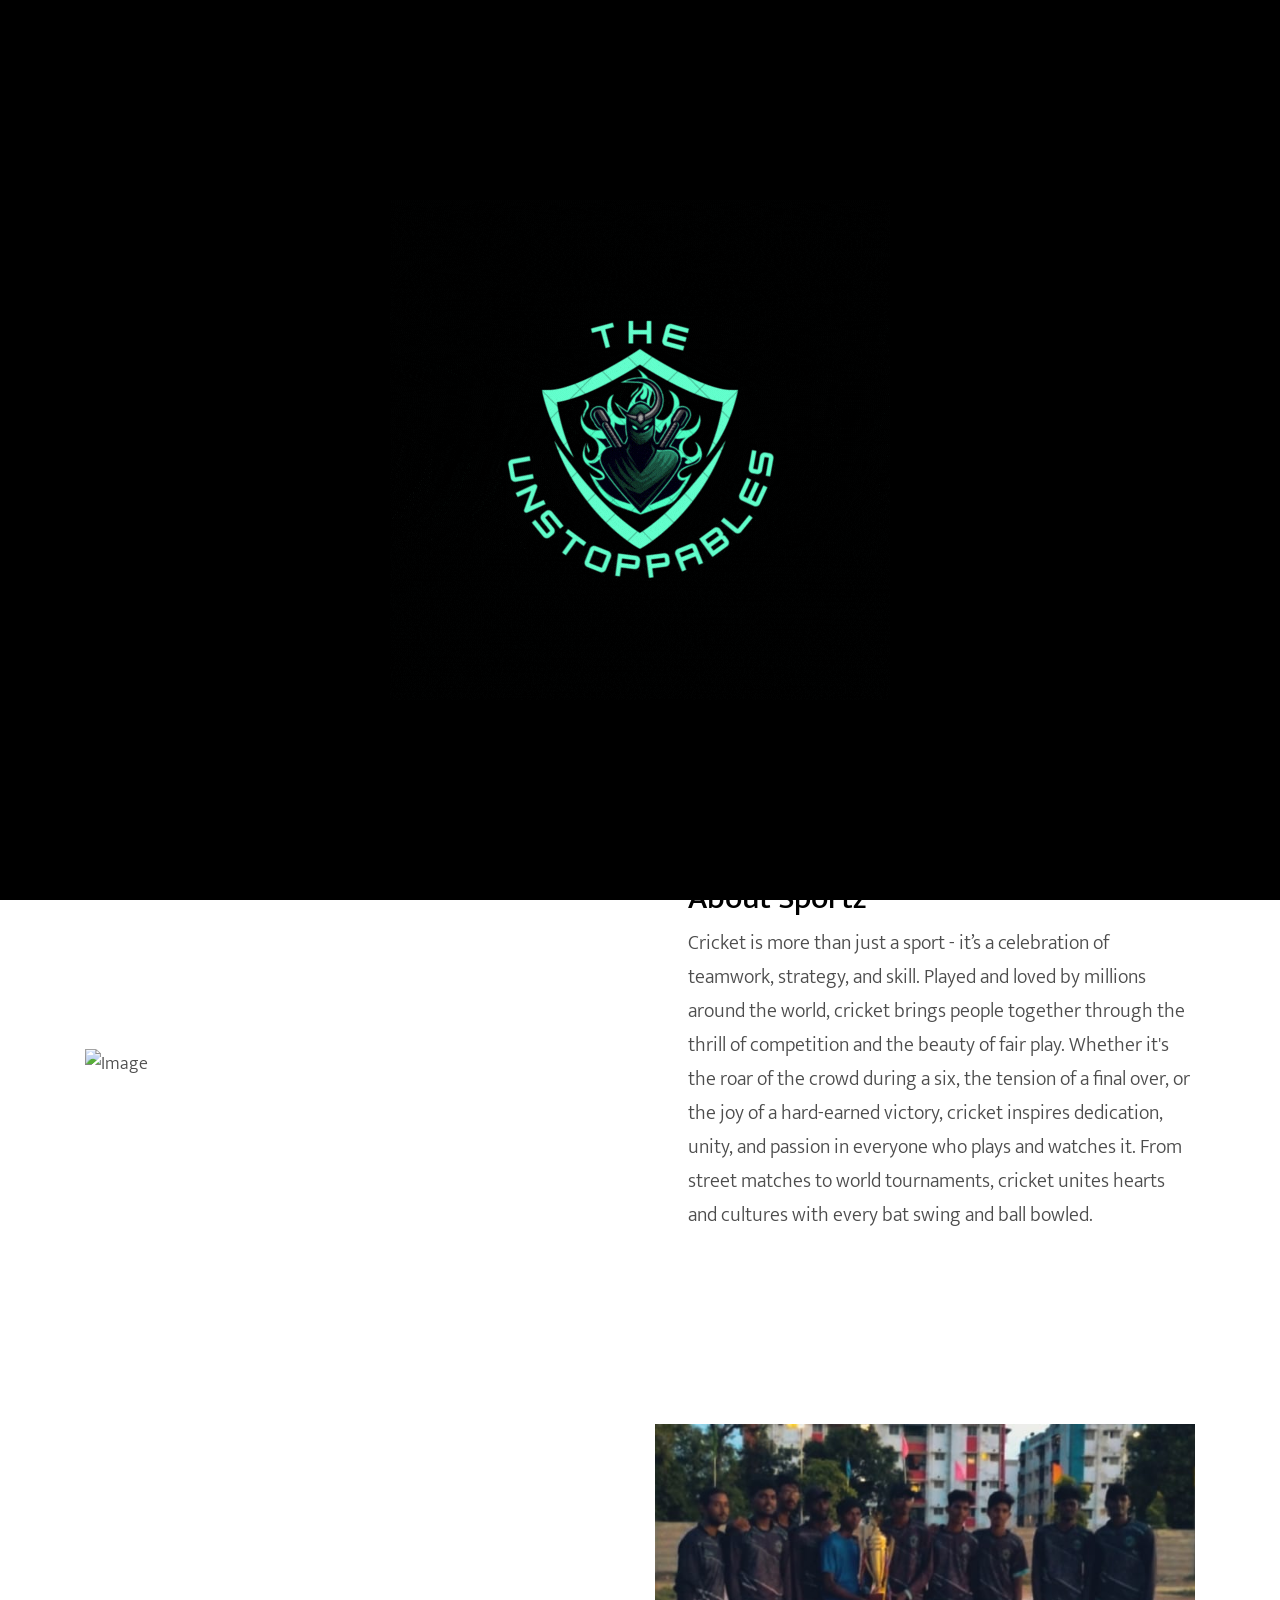
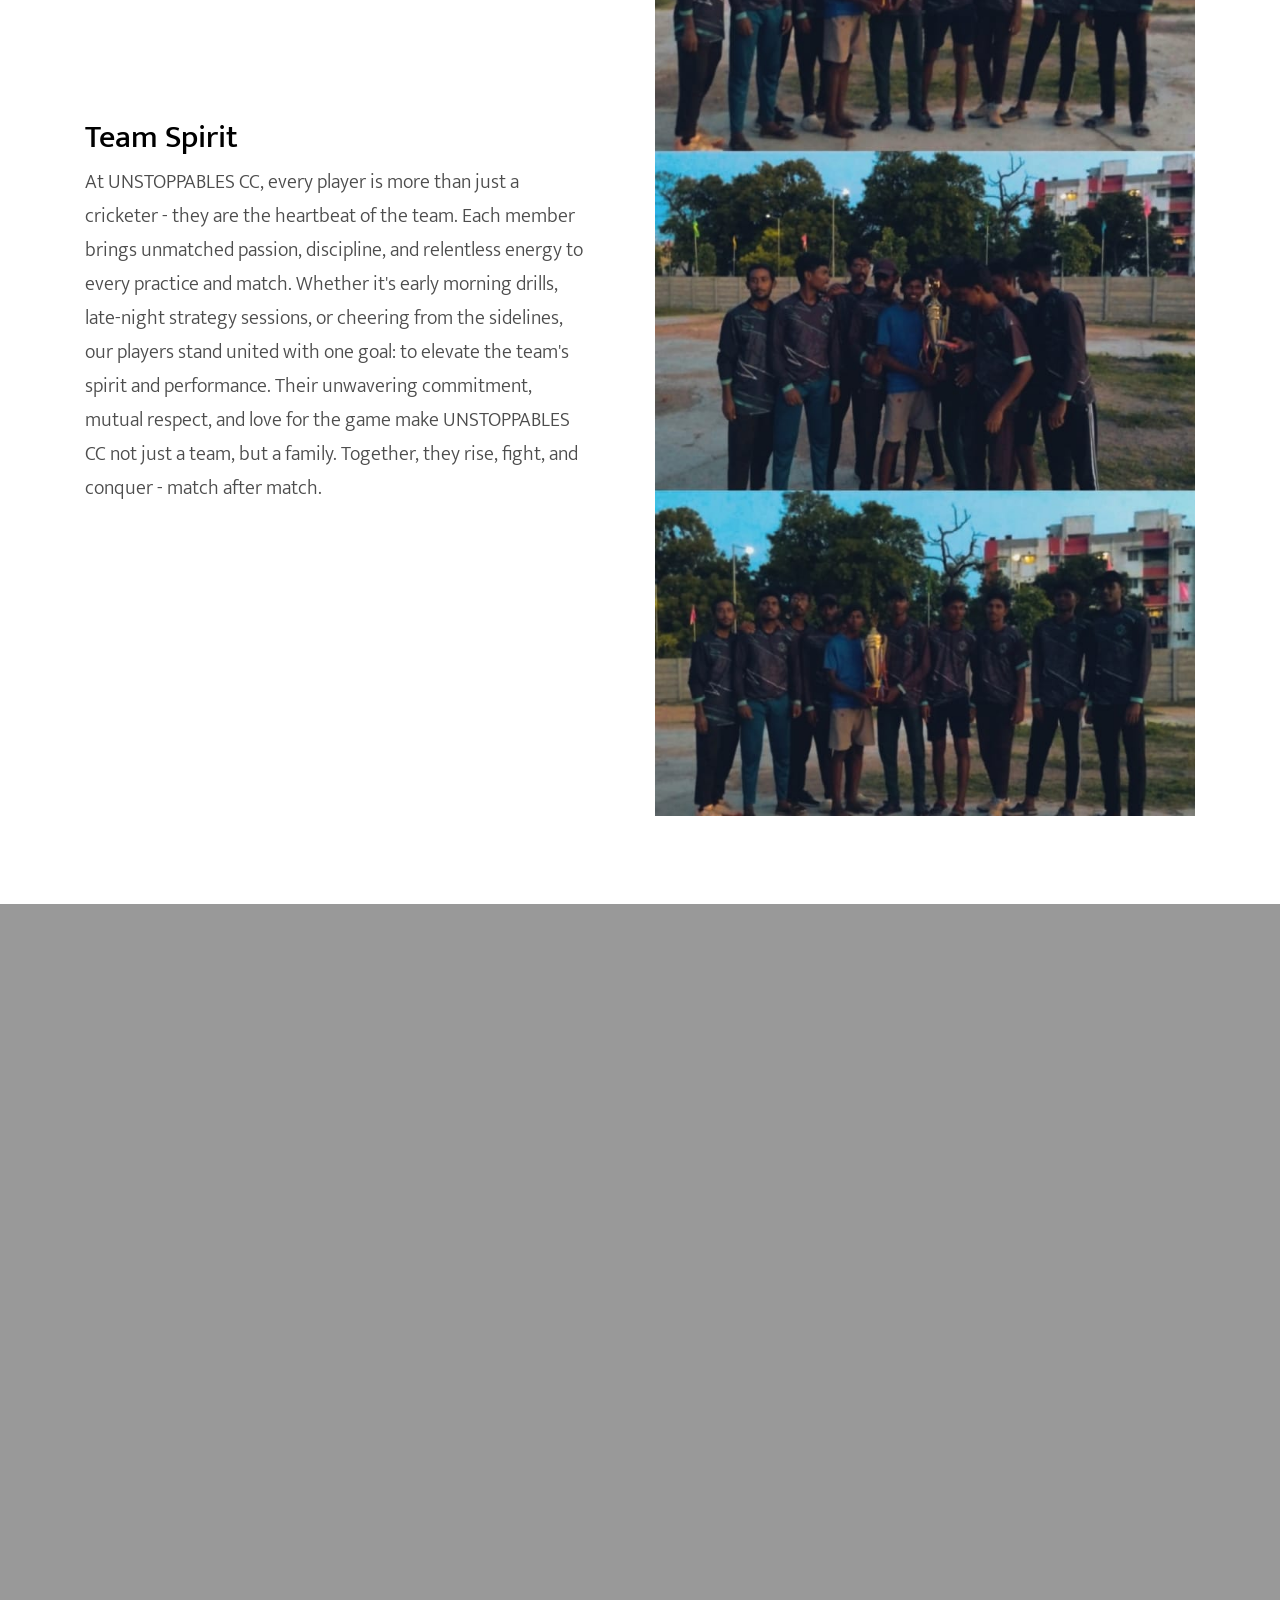
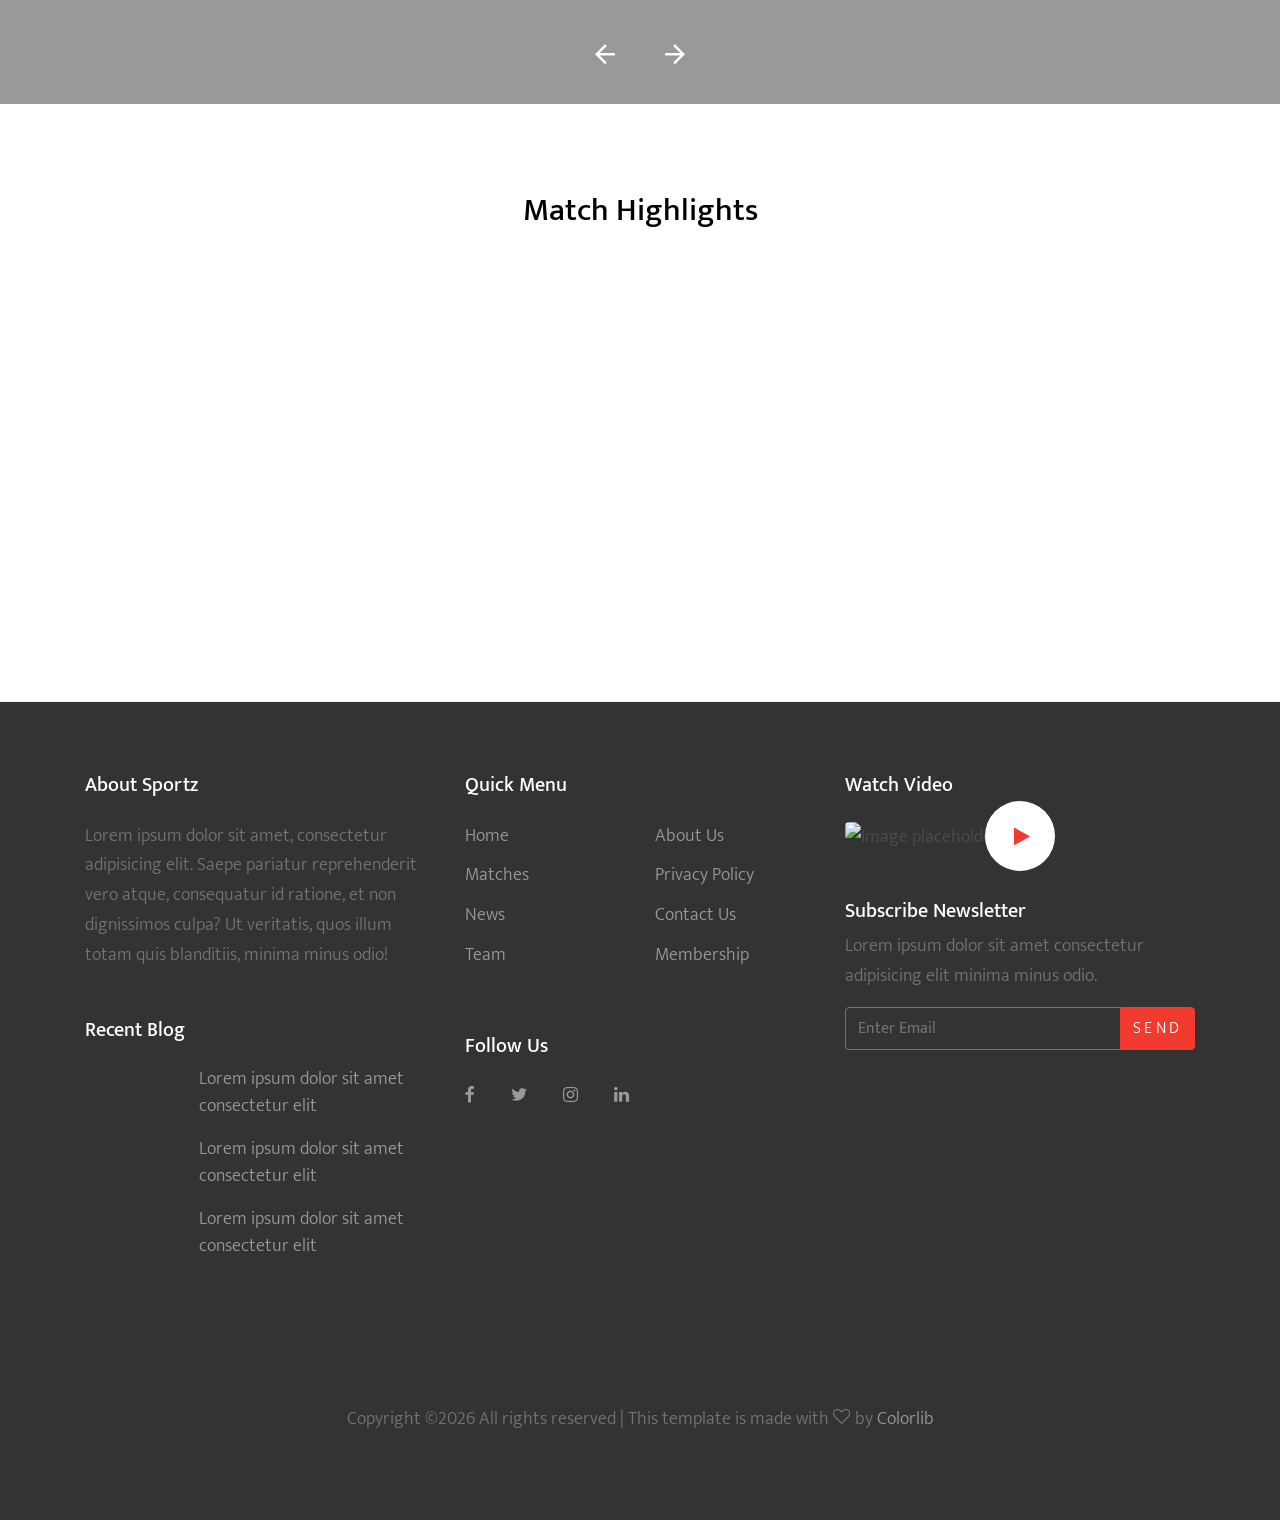
==== frontend/about.html @ cefbc552 "Initial Commit for Testing" ====
<!DOCTYPE html>
<html lang="en">
  <head>
    <title>ABOUT US - UNSTOPPABLES CC</title>
    <link rel="shortcut icon" href="images/logofull.png" type="image/x-icon">
    
    <meta charset="utf-8">
    <meta name="viewport" content="width=device-width, initial-scale=1, shrink-to-fit=no">

    <link rel="stylesheet" href="https://fonts.googleapis.com/css?family=Mukta:300,400,700"> 
    <link rel="stylesheet" href="fonts/icomoon/style.css">
    <link rel="stylesheet" href="css/bootstrap.min.css">
    <link rel="stylesheet" href="css/magnific-popup.css">
    <link rel="stylesheet" href="css/jquery-ui.css">
    <link rel="stylesheet" href="css/owl.carousel.min.css">
    <link rel="stylesheet" href="css/owl.theme.default.min.css">
    <link rel="stylesheet" href="css/aos.css">
    <link rel="stylesheet" href="css/style.css">
    
  </head>
  <body>

<!-- Preloader -->
    <div id="preloader" style="background: #000; position: fixed; top: 0; left: 0; width: 100vw; height: 100vh; z-index: 9999; display: flex; align-items: center; justify-content: center;">
      <img src="images/unstoppables-logo.gif" alt="UNSTOPPABLES CC Logo" />
    </div>

  
  <div class="site-wrap">

    <div class="site-mobile-menu">
      <div class="site-mobile-menu-header">
        <div class="site-mobile-menu-logo">
            <a href="#"><img src="images/logofull.png" alt="Image"></a>
        </div>
        <div class="site-mobile-menu-close mt-3">
          <span class="icon-close2 js-menu-toggle"></span>
        </div>
      </div>
      <div class="site-mobile-menu-body"></div>
    </div>

    <header class="site-navbar absolute transparent" role="banner">
      
      <nav class="site-navigation position-relative text-right bg-black text-md-right" role="navigation">
        <div class="container position-relative">
          <div class="site-logo">
            <a href="index.html"><img src="images/logo.png" alt=""></a>
          </div>

          <div class="d-inline-block d-md-none ml-md-0 mr-auto py-3"><a href="#" class="site-menu-toggle js-menu-toggle text-white"><span class="icon-menu h3"></span></a></div>

          <ul class="site-menu js-clone-nav d-none d-md-block">
            <li><a href="index.html">HOME</a></li>
            <li><a href="squad.html">SQUAD</a></li>
            <li><a href="gallery.html">GALLERY</a></li>
            <li><a href="matches.html">MATCHES</a></li>
            <li class="active"><a href="about.html">ABOUT</a></li>
            <li><a href="contact.html">CONTACT</a></li>
          </ul>
        </div>
      </nav>
    </header>
  
    <div class="site-blocks-cover overlay" style="background-image: url(images/hero_bg_3.jpg);" data-aos="fade" data-stellar-background-ratio="0.5">
      <div class="container">
        <div class="row align-items-center justify-content-start">
          <div class="col-md-6 text-center text-md-left" data-aos="fade-up" data-aos-delay="400">
            <h1 class="bg-text-line">About Us</h1>
            <p class="mt-4">Lorem ipsum dolor sit amet consectetur adipisicing elit. Ad maxime velit nostrum praesentium voluptatem. Mollitia perferendis dolore dolores.</p>
          </div>
        </div>
      </div>
    </div>

    <div class="site-section" data-aos="fade-up">
      <div class="container">
        <div class="row align-items-center">
          <div class="col-md-6">
            <img src="images/about_1.jpg" alt="Image" class="img-fluid">
          </div>
          <div class="col-md-6 pl-md-5">
            <h2 class="text-black">About Sportz</h2>
            <p class="lead">Cricket is more than just a sport - it’s a celebration of teamwork, strategy, and skill.
               Played and loved by millions around the world, cricket brings people together through the thrill of competition and 
               the beauty of fair play. Whether it's the roar of the crowd during a six, the tension of a final over,
                or the joy of a hard-earned victory, cricket inspires dedication, unity, and passion in everyone who plays and
                 watches it. From street matches to world tournaments, cricket unites hearts and cultures with every bat swing and ball bowled.
            </p></div>
        </div>
      </div>
    </div>

    <div class="site-section" data-aos="fade-up">
      <div class="container">
        <div class="row align-items-center">
          <div class="col-md-6 order-2">
            <img src="images/team_bg.jpg" alt="Image" class="img-fluid">
          </div>
          <div class="col-md-6 pr-md-5">
            <h2 class="text-black"> Team Spirit</h2>
            <p class="lead">At UNSTOPPABLES CC, every player is more than just a cricketer - they are the heartbeat of the team.
               Each member brings unmatched passion, discipline, and relentless energy to every practice and match. 
               Whether it's early morning drills, late-night strategy sessions, or cheering from the sidelines, 
               our players stand united with one goal: to elevate the team's spirit and performance. Their unwavering commitment,
                mutual respect, and love for the game make UNSTOPPABLES CC not just a team, but a family. 
                Together, they rise, fight, and conquer - match after match.</p>
          </div>
        </div>
      </div>
    </div>

    <div class="slide-one-item owl-carousel">
      <div class="bg-image center overlay" style="background-image: url('images/hero_bg_1.jpg'); "></div>
      <div class="bg-image center overlay" style="background-image: url('images/hero_bg_2.jpg'); "></div>
      <div class="bg-image center overlay" style="background-image: url('images/hero_bg_3.jpg'); "></div>
      <div class="bg-image center overlay" style="background-image: url('images/hero_bg_4.jpg'); "></div>
    </div>

    <div class="site-section feature-blocks-1 no-margin-top">
      <div class="container">
        <div class="row mb-5">
          <div class="col-md-12 text-center">
            <h2 class="text-black">Match Highlights</h2>
          </div>
        </div>
        <div class="row">
          <div class="col-md-6 col-lg-4" data-aos="fade" data-aos-delay="100">
            <div class="p-3 p-md-5 feature-block-1 mb-5 mb-lg-0 bg" style="background-image: url('images/img_1.jpg');">
              <div class="text">
                <h2 class="h5 text-white">Russia's World Cup Championship</h2>
                <p>Lorem ipsum dolor sit amet consectetur adipisicing elit. Eos repellat autem illum nostrum sit distinctio!</p>
                <p class="mb-0"><a href="#" class="btn btn-primary btn-sm px-4 py-2 rounded-0">Read More</a></p>
              </div>
            </div>
          </div>
          <div class="col-md-6 col-lg-4" data-aos="fade" data-aos-delay="200">
            <div class="p-3 p-md-5 feature-block-1 mb-5 mb-lg-0 bg" style="background-image: url('images/img_2.jpg');">
              <div class="text">
                <h2 class="h5 text-white">Russia's World Cup Championship</h2>
                <p>Lorem ipsum dolor sit amet consectetur adipisicing elit. Eos repellat autem illum nostrum sit distinctio!</p>
                <p class="mb-0"><a href="#" class="btn btn-primary btn-sm px-4 py-2 rounded-0">Read More</a></p>
              </div>
            </div>
          </div>
          <div class="col-md-6 col-lg-4" data-aos="fade" data-aos-delay="300">
            <div class="p-3 p-md-5 feature-block-1 mb-5 mb-lg-0 bg" style="background-image: url('images/img_3.jpg');">
              <div class="text">
                <h2 class="h5 text-white">Russia's World Cup Championship</h2>
                <p>Lorem ipsum dolor sit amet consectetur adipisicing elit. Eos repellat autem illum nostrum sit distinctio!</p>
                <p class="mb-0"><a href="#" class="btn btn-primary btn-sm px-4 py-2 rounded-0">Read More</a></p>
              </div>
            </div>
          </div>
        </div>
      </div>
    </div>

    <footer class="site-footer border-top">
      <div class="container">
        <div class="row">
          <div class="col-lg-4">
            <div class="mb-5">
              <h3 class="footer-heading mb-4">About Sportz</h3>
              <p>Lorem ipsum dolor sit amet, consectetur adipisicing elit. Saepe pariatur reprehenderit vero atque, consequatur id ratione, et non dignissimos culpa? Ut veritatis, quos illum totam quis blanditiis, minima minus odio!</p>
            </div>

            <div class="mb-5">
              <h3 class="footer-heading mb-4">Recent Blog</h3>
              <div class="block-25">
                <ul class="list-unstyled">
                  <li class="mb-3">
                    <a href="#" class="d-flex">
                      <figure class="image mr-4">
                        <img src="images/img_1.jpg" alt="" class="img-fluid">
                      </figure>
                      <div class="text">
                        <h3 class="heading font-weight-light">Lorem ipsum dolor sit amet consectetur elit</h3>
                      </div>
                    </a>
                  </li>
                  <li class="mb-3">
                    <a href="#" class="d-flex">
                      <figure class="image mr-4">
                        <img src="images/img_1.jpg" alt="" class="img-fluid">
                      </figure>
                      <div class="text">
                        <h3 class="heading font-weight-light">Lorem ipsum dolor sit amet consectetur elit</h3>
                      </div>
                    </a>
                  </li>
                  <li class="mb-3">
                    <a href="#" class="d-flex">
                      <figure class="image mr-4">
                        <img src="images/img_1.jpg" alt="" class="img-fluid">
                      </figure>
                      <div class="text">
                        <h3 class="heading font-weight-light">Lorem ipsum dolor sit amet consectetur elit</h3>
                      </div>
                    </a>
                  </li>
                </ul>
              </div>
            </div>
            
          </div>
          <div class="col-lg-4 mb-5 mb-lg-0">
            <div class="row mb-5">
              <div class="col-md-12">
                <h3 class="footer-heading mb-4">Quick Menu</h3>
              </div>
              <div class="col-md-6 col-lg-6">
                <ul class="list-unstyled">
                  <li><a href="#">Home</a></li>
                  <li><a href="#">Matches</a></li>
                  <li><a href="#">News</a></li>
                  <li><a href="#">Team</a></li>
                </ul>
              </div>
              <div class="col-md-6 col-lg-6">
                <ul class="list-unstyled">
                  <li><a href="#">About Us</a></li>
                  <li><a href="#">Privacy Policy</a></li>
                  <li><a href="#">Contact Us</a></li>
                  <li><a href="#">Membership</a></li>
                </ul>
              </div>
            </div>

            <div class="row">
              <div class="col-md-12">
                <h3 class="footer-heading mb-4">Follow Us</h3>

                <div>
                  <a href="#" class="pl-0 pr-3"><span class="icon-facebook"></span></a>
                  <a href="#" class="pl-3 pr-3"><span class="icon-twitter"></span></a>
                  <a href="#" class="pl-3 pr-3"><span class="icon-instagram"></span></a>
                  <a href="#" class="pl-3 pr-3"><span class="icon-linkedin"></span></a>
                </div>
              </div>
            </div>

          </div>

          <div class="col-lg-4 mb-5 mb-lg-0">
            <div class="mb-5">
              <h3 class="footer-heading mb-4">Watch Video</h3>

              <div class="block-16">
                <figure>
                  <img src="images/img_1.jpg" alt="Image placeholder" class="img-fluid rounded">
                  <a href="https://vimeo.com/channels/staffpicks/93951774" class="play-button popup-vimeo"><span class="icon-play"></span></a>
                </figure>
              </div>

            </div>

            <div class="mb-5">
              <h3 class="footer-heading mb-2">Subscribe Newsletter</h3>
              <p>Lorem ipsum dolor sit amet consectetur adipisicing elit minima minus odio.</p>

              <form action="#" method="post">
                <div class="input-group mb-3">
                  <input type="text" class="form-control border-secondary text-white bg-transparent" placeholder="Enter Email" aria-label="Enter Email" aria-describedby="button-addon2">
                  <div class="input-group-append">
                    <button class="btn btn-primary" type="button" id="button-addon2">Send</button>
                  </div>
                </div>
              </form>

            </div>

          </div>
          
        </div>
        <div class="row pt-5 mt-5 text-center">
          <div class="col-md-12">
            <p>
            <!-- Link back to Colorlib can't be removed. Template is licensed under CC BY 3.0. -->
            Copyright &copy;<script data-cfasync="false" src="/cdn-cgi/scripts/5c5dd728/cloudflare-static/email-decode.min.js"></script><script>document.write(new Date().getFullYear());</script> All rights reserved | This template is made with <i class="icon-heart-o" aria-hidden="true"></i> by <a href="https://colorlib.com" target="_blank" >Colorlib</a>
            <!-- Link back to Colorlib can't be removed. Template is licensed under CC BY 3.0. -->
            </p>
          </div>
          
        </div>
      </div>
    </footer>
  </div>

  <script src="js/jquery-3.3.1.min.js"></script>
  <script src="js/jquery-migrate-3.0.1.min.js"></script>
  <script src="js/jquery-ui.js"></script>
  <script src="js/popper.min.js"></script>
  <script src="js/bootstrap.min.js"></script>
  <script src="js/owl.carousel.min.js"></script>
  <script src="js/jquery.stellar.min.js"></script>
  <script src="js/jquery.countdown.min.js"></script>
  <script src="js/jquery.magnific-popup.min.js"></script>
  <script src="js/aos.js"></script>

  <script src="js/main.js"></script>
    
  </body>
</html>
---- frontend/fonts/icomoon/style.css ----
@font-face {
  font-family: 'icomoon';
  src:  url('fonts/icomoon.eot?10si43');
  src:  url('fonts/icomoon.eot?10si43#iefix') format('embedded-opentype'),
    url('fonts/icomoon.ttf?10si43') format('truetype'),
    url('fonts/icomoon.woff?10si43') format('woff'),
    url('fonts/icomoon.svg?10si43#icomoon') format('svg');
  font-weight: normal;
  font-style: normal;
}

[class^="icon-"], [class*=" icon-"] {
  /* use !important to prevent issues with browser extensions that change fonts */
  font-family: 'icomoon' !important;
  speak: none;
  font-style: normal;
  font-weight: normal;
  font-variant: normal;
  text-transform: none;
  line-height: 1;

  /* Better Font Rendering =========== */
  -webkit-font-smoothing: antialiased;
  -moz-osx-font-smoothing: grayscale;
}

.icon-asterisk:before {
  content: "\f069";
}
.icon-plus:before {
  content: "\f067";
}
.icon-question:before {
  content: "\f128";
}
.icon-minus:before {
  content: "\f068";
}
.icon-glass:before {
  content: "\f000";
}
.icon-music:before {
  content: "\f001";
}
.icon-search:before {
  content: "\f002";
}
.icon-envelope-o:before {
  content: "\f003";
}
.icon-heart:before {
  content: "\f004";
}
.icon-star:before {
  content: "\f005";
}
.icon-star-o:before {
  content: "\f006";
}
.icon-user:before {
  content: "\f007";
}
.icon-film:before {
  content: "\f008";
}
.icon-th-large:before {
  content: "\f009";
}
.icon-th:before {
  content: "\f00a";
}
.icon-th-list:before {
  content: "\f00b";
}
.icon-check:before {
  content: "\f00c";
}
.icon-close:before {
  content: "\f00d";
}
.icon-remove:before {
  content: "\f00d";
}
.icon-times:before {
  content: "\f00d";
}
.icon-search-plus:before {
  content: "\f00e";
}
.icon-search-minus:before {
  content: "\f010";
}
.icon-power-off:before {
  content: "\f011";
}
.icon-signal:before {
  content: "\f012";
}
.icon-cog:before {
  content: "\f013";
}
.icon-gear:before {
  content: "\f013";
}
.icon-trash-o:before {
  content: "\f014";
}
.icon-home:before {
  content: "\f015";
}
.icon-file-o:before {
  content: "\f016";
}
.icon-clock-o:before {
  content: "\f017";
}
.icon-road:before {
  content: "\f018";
}
.icon-download:before {
  content: "\f019";
}
.icon-arrow-circle-o-down:before {
  content: "\f01a";
}
.icon-arrow-circle-o-up:before {
  content: "\f01b";
}
.icon-inbox:before {
  content: "\f01c";
}
.icon-play-circle-o:before {
  content: "\f01d";
}
.icon-repeat:before {
  content: "\f01e";
}
.icon-rotate-right:before {
  content: "\f01e";
}
.icon-refresh:before {
  content: "\f021";
}
.icon-list-alt:before {
  content: "\f022";
}
.icon-lock:before {
  content: "\f023";
}
.icon-flag:before {
  content: "\f024";
}
.icon-headphones:before {
  content: "\f025";
}
.icon-volume-off:before {
  content: "\f026";
}
.icon-volume-down:before {
  content: "\f027";
}
.icon-volume-up:before {
  content: "\f028";
}
.icon-qrcode:before {
  content: "\f029";
}
.icon-barcode:before {
  content: "\f02a";
}
.icon-tag:before {
  content: "\f02b";
}
.icon-tags:before {
  content: "\f02c";
}
.icon-book:before {
  content: "\f02d";
}
.icon-bookmark:before {
  content: "\f02e";
}
.icon-print:before {
  content: "\f02f";
}
.icon-camera:before {
  content: "\f030";
}
.icon-font:before {
  content: "\f031";
}
.icon-bold:before {
  content: "\f032";
}
.icon-italic:before {
  content: "\f033";
}
.icon-text-height:before {
  content: "\f034";
}
.icon-text-width:before {
  content: "\f035";
}
.icon-align-left:before {
  content: "\f036";
}
.icon-align-center:before {
  content: "\f037";
}
.icon-align-right:before {
  content: "\f038";
}
.icon-align-justify:before {
  content: "\f039";
}
.icon-list:before {
  content: "\f03a";
}
.icon-dedent:before {
  content: "\f03b";
}
.icon-outdent:before {
  content: "\f03b";
}
.icon-indent:before {
  content: "\f03c";
}
.icon-video-camera:before {
  content: "\f03d";
}
.icon-image:before {
  content: "\f03e";
}
.icon-photo:before {
  content: "\f03e";
}
.icon-picture-o:before {
  content: "\f03e";
}
.icon-pencil:before {
  content: "\f040";
}
.icon-map-marker:before {
  content: "\f041";
}
.icon-adjust:before {
  content: "\f042";
}
.icon-tint:before {
  content: "\f043";
}
.icon-edit:before {
  content: "\f044";
}
.icon-pencil-square-o:before {
  content: "\f044";
}
.icon-share-square-o:before {
  content: "\f045";
}
.icon-check-square-o:before {
  content: "\f046";
}
.icon-arrows:before {
  content: "\f047";
}
.icon-step-backward:before {
  content: "\f048";
}
.icon-fast-backward:before {
  content: "\f049";
}
.icon-backward:before {
  content: "\f04a";
}
.icon-play:before {
  content: "\f04b";
}
.icon-pause:before {
  content: "\f04c";
}
.icon-stop:before {
  content: "\f04d";
}
.icon-forward:before {
  content: "\f04e";
}
.icon-fast-forward:before {
  content: "\f050";
}
.icon-step-forward:before {
  content: "\f051";
}
.icon-eject:before {
  content: "\f052";
}
.icon-chevron-left:before {
  content: "\f053";
}
.icon-chevron-right:before {
  content: "\f054";
}
.icon-plus-circle:before {
  content: "\f055";
}
.icon-minus-circle:before {
  content: "\f056";
}
.icon-times-circle:before {
  content: "\f057";
}
.icon-check-circle:before {
  content: "\f058";
}
.icon-question-circle:before {
  content: "\f059";
}
.icon-info-circle:before {
  content: "\f05a";
}
.icon-crosshairs:before {
  content: "\f05b";
}
.icon-times-circle-o:before {
  content: "\f05c";
}
.icon-check-circle-o:before {
  content: "\f05d";
}
.icon-ban:before {
  content: "\f05e";
}
.icon-arrow-left:before {
  content: "\f060";
}
.icon-arrow-right:before {
  content: "\f061";
}
.icon-arrow-up:before {
  content: "\f062";
}
.icon-arrow-down:before {
  content: "\f063";
}
.icon-mail-forward:before {
  content: "\f064";
}
.icon-share:before {
  content: "\f064";
}
.icon-expand:before {
  content: "\f065";
}
.icon-compress:before {
  content: "\f066";
}
.icon-exclamation-circle:before {
  content: "\f06a";
}
.icon-gift:before {
  content: "\f06b";
}
.icon-leaf:before {
  content: "\f06c";
}
.icon-fire:before {
  content: "\f06d";
}
.icon-eye:before {
  content: "\f06e";
}
.icon-eye-slash:before {
  content: "\f070";
}
.icon-exclamation-triangle:before {
  content: "\f071";
}
.icon-warning:before {
  content: "\f071";
}
.icon-plane:before {
  content: "\f072";
}
.icon-calendar:before {
  content: "\f073";
}
.icon-random:before {
  content: "\f074";
}
.icon-comment:before {
  content: "\f075";
}
.icon-magnet:before {
  content: "\f076";
}
.icon-chevron-up:before {
  content: "\f077";
}
.icon-chevron-down:before {
  content: "\f078";
}
.icon-retweet:before {
  content: "\f079";
}
.icon-shopping-cart:before {
  content: "\f07a";
}
.icon-folder:before {
  content: "\f07b";
}
.icon-folder-open:before {
  content: "\f07c";
}
.icon-arrows-v:before {
  content: "\f07d";
}
.icon-arrows-h:before {
  content: "\f07e";
}
.icon-bar-chart:before {
  content: "\f080";
}
.icon-bar-chart-o:before {
  content: "\f080";
}
.icon-twitter-square:before {
  content: "\f081";
}
.icon-facebook-square:before {
  content: "\f082";
}
.icon-camera-retro:before {
  content: "\f083";
}
.icon-key:before {
  content: "\f084";
}
.icon-cogs:before {
  content: "\f085";
}
.icon-gears:before {
  content: "\f085";
}
.icon-comments:before {
  content: "\f086";
}
.icon-thumbs-o-up:before {
  content: "\f087";
}
.icon-thumbs-o-down:before {
  content: "\f088";
}
.icon-star-half:before {
  content: "\f089";
}
.icon-heart-o:before {
  content: "\f08a";
}
.icon-sign-out:before {
  content: "\f08b";
}
.icon-linkedin-square:before {
  content: "\f08c";
}
.icon-thumb-tack:before {
  content: "\f08d";
}
.icon-external-link:before {
  content: "\f08e";
}
.icon-sign-in:before {
  content: "\f090";
}
.icon-trophy:before {
  content: "\f091";
}
.icon-github-square:before {
  content: "\f092";
}
.icon-upload:before {
  content: "\f093";
}
.icon-lemon-o:before {
  content: "\f094";
}
.icon-phone:before {
  content: "\f095";
}
.icon-square-o:before {
  content: "\f096";
}
.icon-bookmark-o:before {
  content: "\f097";
}
.icon-phone-square:before {
  content: "\f098";
}
.icon-twitter:before {
  content: "\f099";
}
.icon-facebook:before {
  content: "\f09a";
}
.icon-facebook-f:before {
  content: "\f09a";
}
.icon-github:before {
  content: "\f09b";
}
.icon-unlock:before {
  content: "\f09c";
}
.icon-credit-card:before {
  content: "\f09d";
}
.icon-feed:before {
  content: "\f09e";
}
.icon-rss:before {
  content: "\f09e";
}
.icon-hdd-o:before {
  content: "\f0a0";
}
.icon-bullhorn:before {
  content: "\f0a1";
}
.icon-bell-o:before {
  content: "\f0a2";
}
.icon-certificate:before {
  content: "\f0a3";
}
.icon-hand-o-right:before {
  content: "\f0a4";
}
.icon-hand-o-left:before {
  content: "\f0a5";
}
.icon-hand-o-up:before {
  content: "\f0a6";
}
.icon-hand-o-down:before {
  content: "\f0a7";
}
.icon-arrow-circle-left:before {
  content: "\f0a8";
}
.icon-arrow-circle-right:before {
  content: "\f0a9";
}
.icon-arrow-circle-up:before {
  content: "\f0aa";
}
.icon-arrow-circle-down:before {
  content: "\f0ab";
}
.icon-globe:before {
  content: "\f0ac";
}
.icon-wrench:before {
  content: "\f0ad";
}
.icon-tasks:before {
  content: "\f0ae";
}
.icon-filter:before {
  content: "\f0b0";
}
.icon-briefcase:before {
  content: "\f0b1";
}
.icon-arrows-alt:before {
  content: "\f0b2";
}
.icon-group:before {
  content: "\f0c0";
}
.icon-users:before {
  content: "\f0c0";
}
.icon-chain:before {
  content: "\f0c1";
}
.icon-link:before {
  content: "\f0c1";
}
.icon-cloud:before {
  content: "\f0c2";
}
.icon-flask:before {
  content: "\f0c3";
}
.icon-cut:before {
  content: "\f0c4";
}
.icon-scissors:before {
  content: "\f0c4";
}
.icon-copy:before {
  content: "\f0c5";
}
.icon-files-o:before {
  content: "\f0c5";
}
.icon-paperclip:before {
  content: "\f0c6";
}
.icon-floppy-o:before {
  content: "\f0c7";
}
.icon-save:before {
  content: "\f0c7";
}
.icon-square:before {
  content: "\f0c8";
}
.icon-bars:before {
  content: "\f0c9";
}
.icon-navicon:before {
  content: "\f0c9";
}
.icon-reorder:before {
  content: "\f0c9";
}
.icon-list-ul:before {
  content: "\f0ca";
}
.icon-list-ol:before {
  content: "\f0cb";
}
.icon-strikethrough:before {
  content: "\f0cc";
}
.icon-underline:before {
  content: "\f0cd";
}
.icon-table:before {
  content: "\f0ce";
}
.icon-magic:before {
  content: "\f0d0";
}
.icon-truck:before {
  content: "\f0d1";
}
.icon-pinterest:before {
  content: "\f0d2";
}
.icon-pinterest-square:before {
  content: "\f0d3";
}
.icon-google-plus-square:before {
  content: "\f0d4";
}
.icon-google-plus:before {
  content: "\f0d5";
}
.icon-money:before {
  content: "\f0d6";
}
.icon-caret-down:before {
  content: "\f0d7";
}
.icon-caret-up:before {
  content: "\f0d8";
}
.icon-caret-left:before {
  content: "\f0d9";
}
.icon-caret-right:before {
  content: "\f0da";
}
.icon-columns:before {
  content: "\f0db";
}
.icon-sort:before {
  content: "\f0dc";
}
.icon-unsorted:before {
  content: "\f0dc";
}
.icon-sort-desc:before {
  content: "\f0dd";
}
.icon-sort-down:before {
  content: "\f0dd";
}
.icon-sort-asc:before {
  content: "\f0de";
}
.icon-sort-up:before {
  content: "\f0de";
}
.icon-envelope:before {
  content: "\f0e0";
}
.icon-linkedin:before {
  content: "\f0e1";
}
.icon-rotate-left:before {
  content: "\f0e2";
}
.icon-undo:before {
  content: "\f0e2";
}
.icon-gavel:before {
  content: "\f0e3";
}
.icon-legal:before {
  content: "\f0e3";
}
.icon-dashboard:before {
  content: "\f0e4";
}
.icon-tachometer:before {
  content: "\f0e4";
}
.icon-comment-o:before {
  content: "\f0e5";
}
.icon-comments-o:before {
  content: "\f0e6";
}
.icon-bolt:before {
  content: "\f0e7";
}
.icon-flash:before {
  content: "\f0e7";
}
.icon-sitemap:before {
  content: "\f0e8";
}
.icon-umbrella:before {
  content: "\f0e9";
}
.icon-clipboard:before {
  content: "\f0ea";
}
.icon-paste:before {
  content: "\f0ea";
}
.icon-lightbulb-o:before {
  content: "\f0eb";
}
.icon-exchange:before {
  content: "\f0ec";
}
.icon-cloud-download:before {
  content: "\f0ed";
}
.icon-cloud-upload:before {
  content: "\f0ee";
}
.icon-user-md:before {
  content: "\f0f0";
}
.icon-stethoscope:before {
  content: "\f0f1";
}
.icon-suitcase:before {
  content: "\f0f2";
}
.icon-bell:before {
  content: "\f0f3";
}
.icon-coffee:before {
  content: "\f0f4";
}
.icon-cutlery:before {
  content: "\f0f5";
}
.icon-file-text-o:before {
  content: "\f0f6";
}
.icon-building-o:before {
  content: "\f0f7";
}
.icon-hospital-o:before {
  content: "\f0f8";
}
.icon-ambulance:before {
  content: "\f0f9";
}
.icon-medkit:before {
  content: "\f0fa";
}
.icon-fighter-jet:before {
  content: "\f0fb";
}
.icon-beer:before {
  content: "\f0fc";
}
.icon-h-square:before {
  content: "\f0fd";
}
.icon-plus-square:before {
  content: "\f0fe";
}
.icon-angle-double-left:before {
  content: "\f100";
}
.icon-angle-double-right:before {
  content: "\f101";
}
.icon-angle-double-up:before {
  content: "\f102";
}
.icon-angle-double-down:before {
  content: "\f103";
}
.icon-angle-left:before {
  content: "\f104";
}
.icon-angle-right:before {
  content: "\f105";
}
.icon-angle-up:before {
  content: "\f106";
}
.icon-angle-down:before {
  content: "\f107";
}
.icon-desktop:before {
  content: "\f108";
}
.icon-laptop:before {
  content: "\f109";
}
.icon-tablet:before {
  content: "\f10a";
}
.icon-mobile:before {
  content: "\f10b";
}
.icon-mobile-phone:before {
  content: "\f10b";
}
.icon-circle-o:before {
  content: "\f10c";
}
.icon-quote-left:before {
  content: "\f10d";
}
.icon-quote-right:before {
  content: "\f10e";
}
.icon-spinner:before {
  content: "\f110";
}
.icon-circle:before {
  content: "\f111";
}
.icon-mail-reply:before {
  content: "\f112";
}
.icon-reply:before {
  content: "\f112";
}
.icon-github-alt:before {
  content: "\f113";
}
.icon-folder-o:before {
  content: "\f114";
}
.icon-folder-open-o:before {
  content: "\f115";
}
.icon-smile-o:before {
  content: "\f118";
}
.icon-frown-o:before {
  content: "\f119";
}
.icon-meh-o:before {
  content: "\f11a";
}
.icon-gamepad:before {
  content: "\f11b";
}
.icon-keyboard-o:before {
  content: "\f11c";
}
.icon-flag-o:before {
  content: "\f11d";
}
.icon-flag-checkered:before {
  content: "\f11e";
}
.icon-terminal:before {
  content: "\f120";
}
.icon-code:before {
  content: "\f121";
}
.icon-mail-reply-all:before {
  content: "\f122";
}
.icon-reply-all:before {
  content: "\f122";
}
.icon-star-half-empty:before {
  content: "\f123";
}
.icon-star-half-full:before {
  content: "\f123";
}
.icon-star-half-o:before {
  content: "\f123";
}
.icon-location-arrow:before {
  content: "\f124";
}
.icon-crop:before {
  content: "\f125";
}
.icon-code-fork:before {
  content: "\f126";
}
.icon-chain-broken:before {
  content: "\f127";
}
.icon-unlink:before {
  content: "\f127";
}
.icon-info:before {
  content: "\f129";
}
.icon-exclamation:before {
  content: "\f12a";
}
.icon-superscript:before {
  content: "\f12b";
}
.icon-subscript:before {
  content: "\f12c";
}
.icon-eraser:before {
  content: "\f12d";
}
.icon-puzzle-piece:before {
  content: "\f12e";
}
.icon-microphone:before {
  content: "\f130";
}
.icon-microphone-slash:before {
  content: "\f131";
}
.icon-shield:before {
  content: "\f132";
}
.icon-calendar-o:before {
  content: "\f133";
}
.icon-fire-extinguisher:before {
  content: "\f134";
}
.icon-rocket:before {
  content: "\f135";
}
.icon-maxcdn:before {
  content: "\f136";
}
.icon-chevron-circle-left:before {
  content: "\f137";
}
.icon-chevron-circle-right:before {
  content: "\f138";
}
.icon-chevron-circle-up:before {
  content: "\f139";
}
.icon-chevron-circle-down:before {
  content: "\f13a";
}
.icon-html5:before {
  content: "\f13b";
}
.icon-css3:before {
  content: "\f13c";
}
.icon-anchor:before {
  content: "\f13d";
}
.icon-unlock-alt:before {
  content: "\f13e";
}
.icon-bullseye:before {
  content: "\f140";
}
.icon-ellipsis-h:before {
  content: "\f141";
}
.icon-ellipsis-v:before {
  content: "\f142";
}
.icon-rss-square:before {
  content: "\f143";
}
.icon-play-circle:before {
  content: "\f144";
}
.icon-ticket:before {
  content: "\f145";
}
.icon-minus-square:before {
  content: "\f146";
}
.icon-minus-square-o:before {
  content: "\f147";
}
.icon-level-up:before {
  content: "\f148";
}
.icon-level-down:before {
  content: "\f149";
}
.icon-check-square:before {
  content: "\f14a";
}
.icon-pencil-square:before {
  content: "\f14b";
}
.icon-external-link-square:before {
  content: "\f14c";
}
.icon-share-square:before {
  content: "\f14d";
}
.icon-compass:before {
  content: "\f14e";
}
.icon-caret-square-o-down:before {
  content: "\f150";
}
.icon-toggle-down:before {
  content: "\f150";
}
.icon-caret-square-o-up:before {
  content: "\f151";
}
.icon-toggle-up:before {
  content: "\f151";
}
.icon-caret-square-o-right:before {
  content: "\f152";
}
.icon-toggle-right:before {
  content: "\f152";
}
.icon-eur:before {
  content: "\f153";
}
.icon-euro:before {
  content: "\f153";
}
.icon-gbp:before {
  content: "\f154";
}
.icon-dollar:before {
  content: "\f155";
}
.icon-usd:before {
  content: "\f155";
}
.icon-inr:before {
  content: "\f156";
}
.icon-rupee:before {
  content: "\f156";
}
.icon-cny:before {
  content: "\f157";
}
.icon-jpy:before {
  content: "\f157";
}
.icon-rmb:before {
  content: "\f157";
}
.icon-yen:before {
  content: "\f157";
}
.icon-rouble:before {
  content: "\f158";
}
.icon-rub:before {
  content: "\f158";
}
.icon-ruble:before {
  content: "\f158";
}
.icon-krw:before {
  content: "\f159";
}
.icon-won:before {
  content: "\f159";
}
.icon-bitcoin:before {
  content: "\f15a";
}
.icon-btc:before {
  content: "\f15a";
}
.icon-file:before {
  content: "\f15b";
}
.icon-file-text:before {
  content: "\f15c";
}
.icon-sort-alpha-asc:before {
  content: "\f15d";
}
.icon-sort-alpha-desc:before {
  content: "\f15e";
}
.icon-sort-amount-asc:before {
  content: "\f160";
}
.icon-sort-amount-desc:before {
  content: "\f161";
}
.icon-sort-numeric-asc:before {
  content: "\f162";
}
.icon-sort-numeric-desc:before {
  content: "\f163";
}
.icon-thumbs-up:before {
  content: "\f164";
}
.icon-thumbs-down:before {
  content: "\f165";
}
.icon-youtube-square:before {
  content: "\f166";
}
.icon-youtube:before {
  content: "\f167";
}
.icon-xing:before {
  content: "\f168";
}
.icon-xing-square:before {
  content: "\f169";
}
.icon-youtube-play:before {
  content: "\f16a";
}
.icon-dropbox:before {
  content: "\f16b";
}
.icon-stack-overflow:before {
  content: "\f16c";
}
.icon-instagram:before {
  content: "\f16d";
}
.icon-flickr:before {
  content: "\f16e";
}
.icon-adn:before {
  content: "\f170";
}
.icon-bitbucket:before {
  content: "\f171";
}
.icon-bitbucket-square:before {
  content: "\f172";
}
.icon-tumblr:before {
  content: "\f173";
}
.icon-tumblr-square:before {
  content: "\f174";
}
.icon-long-arrow-down:before {
  content: "\f175";
}
.icon-long-arrow-up:before {
  content: "\f176";
}
.icon-long-arrow-left:before {
  content: "\f177";
}
.icon-long-arrow-right:before {
  content: "\f178";
}
.icon-apple:before {
  content: "\f179";
}
.icon-windows:before {
  content: "\f17a";
}
.icon-android:before {
  content: "\f17b";
}
.icon-linux:before {
  content: "\f17c";
}
.icon-dribbble:before {
  content: "\f17d";
}
.icon-skype:before {
  content: "\f17e";
}
.icon-foursquare:before {
  content: "\f180";
}
.icon-trello:before {
  content: "\f181";
}
.icon-female:before {
  content: "\f182";
}
.icon-male:before {
  content: "\f183";
}
.icon-gittip:before {
  content: "\f184";
}
.icon-gratipay:before {
  content: "\f184";
}
.icon-sun-o:before {
  content: "\f185";
}
.icon-moon-o:before {
  content: "\f186";
}
.icon-archive:before {
  content: "\f187";
}
.icon-bug:before {
  content: "\f188";
}
.icon-vk:before {
  content: "\f189";
}
.icon-weibo:before {
  content: "\f18a";
}
.icon-renren:before {
  content: "\f18b";
}
.icon-pagelines:before {
  content: "\f18c";
}
.icon-stack-exchange:before {
  content: "\f18d";
}
.icon-arrow-circle-o-right:before {
  content: "\f18e";
}
.icon-arrow-circle-o-left:before {
  content: "\f190";
}
.icon-caret-square-o-left:before {
  content: "\f191";
}
.icon-toggle-left:before {
  content: "\f191";
}
.icon-dot-circle-o:before {
  content: "\f192";
}
.icon-wheelchair:before {
  content: "\f193";
}
.icon-vimeo-square:before {
  content: "\f194";
}
.icon-try:before {
  content: "\f195";
}
.icon-turkish-lira:before {
  content: "\f195";
}
.icon-plus-square-o:before {
  content: "\f196";
}
.icon-space-shuttle:before {
  content: "\f197";
}
.icon-slack:before {
  content: "\f198";
}
.icon-envelope-square:before {
  content: "\f199";
}
.icon-wordpress:before {
  content: "\f19a";
}
.icon-openid:before {
  content: "\f19b";
}
.icon-bank:before {
  content: "\f19c";
}
.icon-institution:before {
  content: "\f19c";
}
.icon-university:before {
  content: "\f19c";
}
.icon-graduation-cap:before {
  content: "\f19d";
}
.icon-mortar-board:before {
  content: "\f19d";
}
.icon-yahoo:before {
  content: "\f19e";
}
.icon-google:before {
  content: "\f1a0";
}
.icon-reddit:before {
  content: "\f1a1";
}
.icon-reddit-square:before {
  content: "\f1a2";
}
.icon-stumbleupon-circle:before {
  content: "\f1a3";
}
.icon-stumbleupon:before {
  content: "\f1a4";
}
.icon-delicious:before {
  content: "\f1a5";
}
.icon-digg:before {
  content: "\f1a6";
}
.icon-pied-piper-pp:before {
  content: "\f1a7";
}
.icon-pied-piper-alt:before {
  content: "\f1a8";
}
.icon-drupal:before {
  content: "\f1a9";
}
.icon-joomla:before {
  content: "\f1aa";
}
.icon-language:before {
  content: "\f1ab";
}
.icon-fax:before {
  content: "\f1ac";
}
.icon-building:before {
  content: "\f1ad";
}
.icon-child:before {
  content: "\f1ae";
}
.icon-paw:before {
  content: "\f1b0";
}
.icon-spoon:before {
  content: "\f1b1";
}
.icon-cube:before {
  content: "\f1b2";
}
.icon-cubes:before {
  content: "\f1b3";
}
.icon-behance:before {
  content: "\f1b4";
}
.icon-behance-square:before {
  content: "\f1b5";
}
.icon-steam:before {
  content: "\f1b6";
}
.icon-steam-square:before {
  content: "\f1b7";
}
.icon-recycle:before {
  content: "\f1b8";
}
.icon-automobile:before {
  content: "\f1b9";
}
.icon-car:before {
  content: "\f1b9";
}
.icon-cab:before {
  content: "\f1ba";
}
.icon-taxi:before {
  content: "\f1ba";
}
.icon-tree:before {
  content: "\f1bb";
}
.icon-spotify:before {
  content: "\f1bc";
}
.icon-deviantart:before {
  content: "\f1bd";
}
.icon-soundcloud:before {
  content: "\f1be";
}
.icon-database:before {
  content: "\f1c0";
}
.icon-file-pdf-o:before {
  content: "\f1c1";
}
.icon-file-word-o:before {
  content: "\f1c2";
}
.icon-file-excel-o:before {
  content: "\f1c3";
}
.icon-file-powerpoint-o:before {
  content: "\f1c4";
}
.icon-file-image-o:before {
  content: "\f1c5";
}
.icon-file-photo-o:before {
  content: "\f1c5";
}
.icon-file-picture-o:before {
  content: "\f1c5";
}
.icon-file-archive-o:before {
  content: "\f1c6";
}
.icon-file-zip-o:before {
  content: "\f1c6";
}
.icon-file-audio-o:before {
  content: "\f1c7";
}
.icon-file-sound-o:before {
  content: "\f1c7";
}
.icon-file-movie-o:before {
  content: "\f1c8";
}
.icon-file-video-o:before {
  content: "\f1c8";
}
.icon-file-code-o:before {
  content: "\f1c9";
}
.icon-vine:before {
  content: "\f1ca";
}
.icon-codepen:before {
  content: "\f1cb";
}
.icon-jsfiddle:before {
  content: "\f1cc";
}
.icon-life-bouy:before {
  content: "\f1cd";
}
.icon-life-buoy:before {
  content: "\f1cd";
}
.icon-life-ring:before {
  content: "\f1cd";
}
.icon-life-saver:before {
  content: "\f1cd";
}
.icon-support:before {
  content: "\f1cd";
}
.icon-circle-o-notch:before {
  content: "\f1ce";
}
.icon-ra:before {
  content: "\f1d0";
}
.icon-rebel:before {
  content: "\f1d0";
}
.icon-resistance:before {
  content: "\f1d0";
}
.icon-empire:before {
  content: "\f1d1";
}
.icon-ge:before {
  content: "\f1d1";
}
.icon-git-square:before {
  content: "\f1d2";
}
.icon-git:before {
  content: "\f1d3";
}
.icon-hacker-news:before {
  content: "\f1d4";
}
.icon-y-combinator-square:before {
  content: "\f1d4";
}
.icon-yc-square:before {
  content: "\f1d4";
}
.icon-tencent-weibo:before {
  content: "\f1d5";
}
.icon-qq:before {
  content: "\f1d6";
}
.icon-wechat:before {
  content: "\f1d7";
}
.icon-weixin:before {
  content: "\f1d7";
}
.icon-paper-plane:before {
  content: "\f1d8";
}
.icon-send:before {
  content: "\f1d8";
}
.icon-paper-plane-o:before {
  content: "\f1d9";
}
.icon-send-o:before {
  content: "\f1d9";
}
.icon-history:before {
  content: "\f1da";
}
.icon-circle-thin:before {
  content: "\f1db";
}
.icon-header:before {
  content: "\f1dc";
}
.icon-paragraph:before {
  content: "\f1dd";
}
.icon-sliders:before {
  content: "\f1de";
}
.icon-share-alt:before {
  content: "\f1e0";
}
.icon-share-alt-square:before {
  content: "\f1e1";
}
.icon-bomb:before {
  content: "\f1e2";
}
.icon-futbol-o:before {
  content: "\f1e3";
}
.icon-soccer-ball-o:before {
  content: "\f1e3";
}
.icon-tty:before {
  content: "\f1e4";
}
.icon-binoculars:before {
  content: "\f1e5";
}
.icon-plug:before {
  content: "\f1e6";
}
.icon-slideshare:before {
  content: "\f1e7";
}
.icon-twitch:before {
  content: "\f1e8";
}
.icon-yelp:before {
  content: "\f1e9";
}
.icon-newspaper-o:before {
  content: "\f1ea";
}
.icon-wifi:before {
  content: "\f1eb";
}
.icon-calculator:before {
  content: "\f1ec";
}
.icon-paypal:before {
  content: "\f1ed";
}
.icon-google-wallet:before {
  content: "\f1ee";
}
.icon-cc-visa:before {
  content: "\f1f0";
}
.icon-cc-mastercard:before {
  content: "\f1f1";
}
.icon-cc-discover:before {
  content: "\f1f2";
}
.icon-cc-amex:before {
  content: "\f1f3";
}
.icon-cc-paypal:before {
  content: "\f1f4";
}
.icon-cc-stripe:before {
  content: "\f1f5";
}
.icon-bell-slash:before {
  content: "\f1f6";
}
.icon-bell-slash-o:before {
  content: "\f1f7";
}
.icon-trash:before {
  content: "\f1f8";
}
.icon-copyright:before {
  content: "\f1f9";
}
.icon-at:before {
  content: "\f1fa";
}
.icon-eyedropper:before {
  content: "\f1fb";
}
.icon-paint-brush:before {
  content: "\f1fc";
}
.icon-birthday-cake:before {
  content: "\f1fd";
}
.icon-area-chart:before {
  content: "\f1fe";
}
.icon-pie-chart:before {
  content: "\f200";
}
.icon-line-chart:before {
  content: "\f201";
}
.icon-lastfm:before {
  content: "\f202";
}
.icon-lastfm-square:before {
  content: "\f203";
}
.icon-toggle-off:before {
  content: "\f204";
}
.icon-toggle-on:before {
  content: "\f205";
}
.icon-bicycle:before {
  content: "\f206";
}
.icon-bus:before {
  content: "\f207";
}
.icon-ioxhost:before {
  content: "\f208";
}
.icon-angellist:before {
  content: "\f209";
}
.icon-cc:before {
  content: "\f20a";
}
.icon-ils:before {
  content: "\f20b";
}
.icon-shekel:before {
  content: "\f20b";
}
.icon-sheqel:before {
  content: "\f20b";
}
.icon-meanpath:before {
  content: "\f20c";
}
.icon-buysellads:before {
  content: "\f20d";
}
.icon-connectdevelop:before {
  content: "\f20e";
}
.icon-dashcube:before {
  content: "\f210";
}
.icon-forumbee:before {
  content: "\f211";
}
.icon-leanpub:before {
  content: "\f212";
}
.icon-sellsy:before {
  content: "\f213";
}
.icon-shirtsinbulk:before {
  content: "\f214";
}
.icon-simplybuilt:before {
  content: "\f215";
}
.icon-skyatlas:before {
  content: "\f216";
}
.icon-cart-plus:before {
  content: "\f217";
}
.icon-cart-arrow-down:before {
  content: "\f218";
}
.icon-diamond:before {
  content: "\f219";
}
.icon-ship:before {
  content: "\f21a";
}
.icon-user-secret:before {
  content: "\f21b";
}
.icon-motorcycle:before {
  content: "\f21c";
}
.icon-street-view:before {
  content: "\f21d";
}
.icon-heartbeat:before {
  content: "\f21e";
}
.icon-venus:before {
  content: "\f221";
}
.icon-mars:before {
  content: "\f222";
}
.icon-mercury:before {
  content: "\f223";
}
.icon-intersex:before {
  content: "\f224";
}
.icon-transgender:before {
  content: "\f224";
}
.icon-transgender-alt:before {
  content: "\f225";
}
.icon-venus-double:before {
  content: "\f226";
}
.icon-mars-double:before {
  content: "\f227";
}
.icon-venus-mars:before {
  content: "\f228";
}
.icon-mars-stroke:before {
  content: "\f229";
}
.icon-mars-stroke-v:before {
  content: "\f22a";
}
.icon-mars-stroke-h:before {
  content: "\f22b";
}
.icon-neuter:before {
  content: "\f22c";
}
.icon-genderless:before {
  content: "\f22d";
}
.icon-facebook-official:before {
  content: "\f230";
}
.icon-pinterest-p:before {
  content: "\f231";
}
.icon-whatsapp:before {
  content: "\f232";
}
.icon-server:before {
  content: "\f233";
}
.icon-user-plus:before {
  content: "\f234";
}
.icon-user-times:before {
  content: "\f235";
}
.icon-bed:before {
  content: "\f236";
}
.icon-hotel:before {
  content: "\f236";
}
.icon-viacoin:before {
  content: "\f237";
}
.icon-train:before {
  content: "\f238";
}
.icon-subway:before {
  content: "\f239";
}
.icon-medium:before {
  content: "\f23a";
}
.icon-y-combinator:before {
  content: "\f23b";
}
.icon-yc:before {
  content: "\f23b";
}
.icon-optin-monster:before {
  content: "\f23c";
}
.icon-opencart:before {
  content: "\f23d";
}
.icon-expeditedssl:before {
  content: "\f23e";
}
.icon-battery:before {
  content: "\f240";
}
.icon-battery-4:before {
  content: "\f240";
}
.icon-battery-full:before {
  content: "\f240";
}
.icon-battery-3:before {
  content: "\f241";
}
.icon-battery-three-quarters:before {
  content: "\f241";
}
.icon-battery-2:before {
  content: "\f242";
}
.icon-battery-half:before {
  content: "\f242";
}
.icon-battery-1:before {
  content: "\f243";
}
.icon-battery-quarter:before {
  content: "\f243";
}
.icon-battery-0:before {
  content: "\f244";
}
.icon-battery-empty:before {
  content: "\f244";
}
.icon-mouse-pointer:before {
  content: "\f245";
}
.icon-i-cursor:before {
  content: "\f246";
}
.icon-object-group:before {
  content: "\f247";
}
.icon-object-ungroup:before {
  content: "\f248";
}
.icon-sticky-note:before {
  content: "\f249";
}
.icon-sticky-note-o:before {
  content: "\f24a";
}
.icon-cc-jcb:before {
  content: "\f24b";
}
.icon-cc-diners-club:before {
  content: "\f24c";
}
.icon-clone:before {
  content: "\f24d";
}
.icon-balance-scale:before {
  content: "\f24e";
}
.icon-hourglass-o:before {
  content: "\f250";
}
.icon-hourglass-1:before {
  content: "\f251";
}
.icon-hourglass-start:before {
  content: "\f251";
}
.icon-hourglass-2:before {
  content: "\f252";
}
.icon-hourglass-half:before {
  content: "\f252";
}
.icon-hourglass-3:before {
  content: "\f253";
}
.icon-hourglass-end:before {
  content: "\f253";
}
.icon-hourglass:before {
  content: "\f254";
}
.icon-hand-grab-o:before {
  content: "\f255";
}
.icon-hand-rock-o:before {
  content: "\f255";
}
.icon-hand-paper-o:before {
  content: "\f256";
}
.icon-hand-stop-o:before {
  content: "\f256";
}
.icon-hand-scissors-o:before {
  content: "\f257";
}
.icon-hand-lizard-o:before {
  content: "\f258";
}
.icon-hand-spock-o:before {
  content: "\f259";
}
.icon-hand-pointer-o:before {
  content: "\f25a";
}
.icon-hand-peace-o:before {
  content: "\f25b";
}
.icon-trademark:before {
  content: "\f25c";
}
.icon-registered:before {
  content: "\f25d";
}
.icon-creative-commons:before {
  content: "\f25e";
}
.icon-gg:before {
  content: "\f260";
}
.icon-gg-circle:before {
  content: "\f261";
}
.icon-tripadvisor:before {
  content: "\f262";
}
.icon-odnoklassniki:before {
  content: "\f263";
}
.icon-odnoklassniki-square:before {
  content: "\f264";
}
.icon-get-pocket:before {
  content: "\f265";
}
.icon-wikipedia-w:before {
  content: "\f266";
}
.icon-safari:before {
  content: "\f267";
}
.icon-chrome:before {
  content: "\f268";
}
.icon-firefox:before {
  content: "\f269";
}
.icon-opera:before {
  content: "\f26a";
}
.icon-internet-explorer:before {
  content: "\f26b";
}
.icon-television:before {
  content: "\f26c";
}
.icon-tv:before {
  content: "\f26c";
}
.icon-contao:before {
  content: "\f26d";
}
.icon-500px:before {
  content: "\f26e";
}
.icon-amazon:before {
  content: "\f270";
}
.icon-calendar-plus-o:before {
  content: "\f271";
}
.icon-calendar-minus-o:before {
  content: "\f272";
}
.icon-calendar-times-o:before {
  content: "\f273";
}
.icon-calendar-check-o:before {
  content: "\f274";
}
.icon-industry:before {
  content: "\f275";
}
.icon-map-pin:before {
  content: "\f276";
}
.icon-map-signs:before {
  content: "\f277";
}
.icon-map-o:before {
  content: "\f278";
}
.icon-map:before {
  content: "\f279";
}
.icon-commenting:before {
  content: "\f27a";
}
.icon-commenting-o:before {
  content: "\f27b";
}
.icon-houzz:before {
  content: "\f27c";
}
.icon-vimeo:before {
  content: "\f27d";
}
.icon-black-tie:before {
  content: "\f27e";
}
.icon-fonticons:before {
  content: "\f280";
}
.icon-reddit-alien:before {
  content: "\f281";
}
.icon-edge:before {
  content: "\f282";
}
.icon-credit-card-alt:before {
  content: "\f283";
}
.icon-codiepie:before {
  content: "\f284";
}
.icon-modx:before {
  content: "\f285";
}
.icon-fort-awesome:before {
  content: "\f286";
}
.icon-usb:before {
  content: "\f287";
}
.icon-product-hunt:before {
  content: "\f288";
}
.icon-mixcloud:before {
  content: "\f289";
}
.icon-scribd:before {
  content: "\f28a";
}
.icon-pause-circle:before {
  content: "\f28b";
}
.icon-pause-circle-o:before {
  content: "\f28c";
}
.icon-stop-circle:before {
  content: "\f28d";
}
.icon-stop-circle-o:before {
  content: "\f28e";
}
.icon-shopping-bag:before {
  content: "\f290";
}
.icon-shopping-basket:before {
  content: "\f291";
}
.icon-hashtag:before {
  content: "\f292";
}
.icon-bluetooth:before {
  content: "\f293";
}
.icon-bluetooth-b:before {
  content: "\f294";
}
.icon-percent:before {
  content: "\f295";
}
.icon-gitlab:before {
  content: "\f296";
}
.icon-wpbeginner:before {
  content: "\f297";
}
.icon-wpforms:before {
  content: "\f298";
}
.icon-envira:before {
  content: "\f299";
}
.icon-universal-access:before {
  content: "\f29a";
}
.icon-wheelchair-alt:before {
  content: "\f29b";
}
.icon-question-circle-o:before {
  content: "\f29c";
}
.icon-blind:before {
  content: "\f29d";
}
.icon-audio-description:before {
  content: "\f29e";
}
.icon-volume-control-phone:before {
  content: "\f2a0";
}
.icon-braille:before {
  content: "\f2a1";
}
.icon-assistive-listening-systems:before {
  content: "\f2a2";
}
.icon-american-sign-language-interpreting:before {
  content: "\f2a3";
}
.icon-asl-interpreting:before {
  content: "\f2a3";
}
.icon-deaf:before {
  content: "\f2a4";
}
.icon-deafness:before {
  content: "\f2a4";
}
.icon-hard-of-hearing:before {
  content: "\f2a4";
}
.icon-glide:before {
  content: "\f2a5";
}
.icon-glide-g:before {
  content: "\f2a6";
}
.icon-sign-language:before {
  content: "\f2a7";
}
.icon-signing:before {
  content: "\f2a7";
}
.icon-low-vision:before {
  content: "\f2a8";
}
.icon-viadeo:before {
  content: "\f2a9";
}
.icon-viadeo-square:before {
  content: "\f2aa";
}
.icon-snapchat:before {
  content: "\f2ab";
}
.icon-snapchat-ghost:before {
  content: "\f2ac";
}
.icon-snapchat-square:before {
  content: "\f2ad";
}
.icon-pied-piper:before {
  content: "\f2ae";
}
.icon-first-order:before {
  content: "\f2b0";
}
.icon-yoast:before {
  content: "\f2b1";
}
.icon-themeisle:before {
  content: "\f2b2";
}
.icon-google-plus-circle:before {
  content: "\f2b3";
}
.icon-google-plus-official:before {
  content: "\f2b3";
}
.icon-fa:before {
  content: "\f2b4";
}
.icon-font-awesome:before {
  content: "\f2b4";
}
.icon-handshake-o:before {
  content: "\f2b5";
}
.icon-envelope-open:before {
  content: "\f2b6";
}
.icon-envelope-open-o:before {
  content: "\f2b7";
}
.icon-linode:before {
  content: "\f2b8";
}
.icon-address-book:before {
  content: "\f2b9";
}
.icon-address-book-o:before {
  content: "\f2ba";
}
.icon-address-card:before {
  content: "\f2bb";
}
.icon-vcard:before {
  content: "\f2bb";
}
.icon-address-card-o:before {
  content: "\f2bc";
}
.icon-vcard-o:before {
  content: "\f2bc";
}
.icon-user-circle:before {
  content: "\f2bd";
}
.icon-user-circle-o:before {
  content: "\f2be";
}
.icon-user-o:before {
  content: "\f2c0";
}
.icon-id-badge:before {
  content: "\f2c1";
}
.icon-drivers-license:before {
  content: "\f2c2";
}
.icon-id-card:before {
  content: "\f2c2";
}
.icon-drivers-license-o:before {
  content: "\f2c3";
}
.icon-id-card-o:before {
  content: "\f2c3";
}
.icon-quora:before {
  content: "\f2c4";
}
.icon-free-code-camp:before {
  content: "\f2c5";
}
.icon-telegram:before {
  content: "\f2c6";
}
.icon-thermometer:before {
  content: "\f2c7";
}
.icon-thermometer-4:before {
  content: "\f2c7";
}
.icon-thermometer-full:before {
  content: "\f2c7";
}
.icon-thermometer-3:before {
  content: "\f2c8";
}
.icon-thermometer-three-quarters:before {
  content: "\f2c8";
}
.icon-thermometer-2:before {
  content: "\f2c9";
}
.icon-thermometer-half:before {
  content: "\f2c9";
}
.icon-thermometer-1:before {
  content: "\f2ca";
}
.icon-thermometer-quarter:before {
  content: "\f2ca";
}
.icon-thermometer-0:before {
  content: "\f2cb";
}
.icon-thermometer-empty:before {
  content: "\f2cb";
}
.icon-shower:before {
  content: "\f2cc";
}
.icon-bath:before {
  content: "\f2cd";
}
.icon-bathtub:before {
  content: "\f2cd";
}
.icon-s15:before {
  content: "\f2cd";
}
.icon-podcast:before {
  content: "\f2ce";
}
.icon-window-maximize:before {
  content: "\f2d0";
}
.icon-window-minimize:before {
  content: "\f2d1";
}
.icon-window-restore:before {
  content: "\f2d2";
}
.icon-times-rectangle:before {
  content: "\f2d3";
}
.icon-window-close:before {
  content: "\f2d3";
}
.icon-times-rectangle-o:before {
  content: "\f2d4";
}
.icon-window-close-o:before {
  content: "\f2d4";
}
.icon-bandcamp:before {
  content: "\f2d5";
}
.icon-grav:before {
  content: "\f2d6";
}
.icon-etsy:before {
  content: "\f2d7";
}
.icon-imdb:before {
  content: "\f2d8";
}
.icon-ravelry:before {
  content: "\f2d9";
}
.icon-eercast:before {
  content: "\f2da";
}
.icon-microchip:before {
  content: "\f2db";
}
.icon-snowflake-o:before {
  content: "\f2dc";
}
.icon-superpowers:before {
  content: "\f2dd";
}
.icon-wpexplorer:before {
  content: "\f2de";
}
.icon-meetup:before {
  content: "\f2e0";
}
.icon-3d_rotation:before {
  content: "\e84d";
}
.icon-ac_unit:before {
  content: "\eb3b";
}
.icon-alarm:before {
  content: "\e855";
}
.icon-access_alarms:before {
  content: "\e191";
}
.icon-schedule:before {
  content: "\e8b5";
}
.icon-accessibility:before {
  content: "\e84e";
}
.icon-accessible:before {
  content: "\e914";
}
.icon-account_balance:before {
  content: "\e84f";
}
.icon-account_balance_wallet:before {
  content: "\e850";
}
.icon-account_box:before {
  content: "\e851";
}
.icon-account_circle:before {
  content: "\e853";
}
.icon-adb:before {
  content: "\e60e";
}
.icon-add:before {
  content: "\e145";
}
.icon-add_a_photo:before {
  content: "\e439";
}
.icon-alarm_add:before {
  content: "\e856";
}
.icon-add_alert:before {
  content: "\e003";
}
.icon-add_box:before {
  content: "\e146";
}
.icon-add_circle:before {
  content: "\e147";
}
.icon-control_point:before {
  content: "\e3ba";
}
.icon-add_location:before {
  content: "\e567";
}
.icon-add_shopping_cart:before {
  content: "\e854";
}
.icon-queue:before {
  content: "\e03c";
}
.icon-add_to_queue:before {
  content: "\e05c";
}
.icon-adjust2:before {
  content: "\e39e";
}
.icon-airline_seat_flat:before {
  content: "\e630";
}
.icon-airline_seat_flat_angled:before {
  content: "\e631";
}
.icon-airline_seat_individual_suite:before {
  content: "\e632";
}
.icon-airline_seat_legroom_extra:before {
  content: "\e633";
}
.icon-airline_seat_legroom_normal:before {
  content: "\e634";
}
.icon-airline_seat_legroom_reduced:before {
  content: "\e635";
}
.icon-airline_seat_recline_extra:before {
  content: "\e636";
}
.icon-airline_seat_recline_normal:before {
  content: "\e637";
}
.icon-flight:before {
  content: "\e539";
}
.icon-airplanemode_inactive:before {
  content: "\e194";
}
.icon-airplay:before {
  content: "\e055";
}
.icon-airport_shuttle:before {
  content: "\eb3c";
}
.icon-alarm_off:before {
  content: "\e857";
}
.icon-alarm_on:before {
  content: "\e858";
}
.icon-album:before {
  content: "\e019";
}
.icon-all_inclusive:before {
  content: "\eb3d";
}
.icon-all_out:before {
  content: "\e90b";
}
.icon-android2:before {
  content: "\e859";
}
.icon-announcement:before {
  content: "\e85a";
}
.icon-apps:before {
  content: "\e5c3";
}
.icon-archive2:before {
  content: "\e149";
}
.icon-arrow_back:before {
  content: "\e5c4";
}
.icon-arrow_downward:before {
  content: "\e5db";
}
.icon-arrow_drop_down:before {
  content: "\e5c5";
}
.icon-arrow_drop_down_circle:before {
  content: "\e5c6";
}
.icon-arrow_drop_up:before {
  content: "\e5c7";
}
.icon-arrow_forward:before {
  content: "\e5c8";
}
.icon-arrow_upward:before {
  content: "\e5d8";
}
.icon-art_track:before {
  content: "\e060";
}
.icon-aspect_ratio:before {
  content: "\e85b";
}
.icon-poll:before {
  content: "\e801";
}
.icon-assignment:before {
  content: "\e85d";
}
.icon-assignment_ind:before {
  content: "\e85e";
}
.icon-assignment_late:before {
  content: "\e85f";
}
.icon-assignment_return:before {
  content: "\e860";
}
.icon-assignment_returned:before {
  content: "\e861";
}
.icon-assignment_turned_in:before {
  content: "\e862";
}
.icon-assistant:before {
  content: "\e39f";
}
.icon-flag2:before {
  content: "\e153";
}
.icon-attach_file:before {
  content: "\e226";
}
.icon-attach_money:before {
  content: "\e227";
}
.icon-attachment:before {
  content: "\e2bc";
}
.icon-audiotrack:before {
  content: "\e3a1";
}
.icon-autorenew:before {
  content: "\e863";
}
.icon-av_timer:before {
  content: "\e01b";
}
.icon-backspace:before {
  content: "\e14a";
}
.icon-cloud_upload:before {
  content: "\e2c3";
}
.icon-battery_alert:before {
  content: "\e19c";
}
.icon-battery_charging_full:before {
  content: "\e1a3";
}
.icon-battery_std:before {
  content: "\e1a5";
}
.icon-battery_unknown:before {
  content: "\e1a6";
}
.icon-beach_access:before {
  content: "\eb3e";
}
.icon-beenhere:before {
  content: "\e52d";
}
.icon-block:before {
  content: "\e14b";
}
.icon-bluetooth2:before {
  content: "\e1a7";
}
.icon-bluetooth_searching:before {
  content: "\e1aa";
}
.icon-bluetooth_connected:before {
  content: "\e1a8";
}
.icon-bluetooth_disabled:before {
  content: "\e1a9";
}
.icon-blur_circular:before {
  content: "\e3a2";
}
.icon-blur_linear:before {
  content: "\e3a3";
}
.icon-blur_off:before {
  content: "\e3a4";
}
.icon-blur_on:before {
  content: "\e3a5";
}
.icon-class:before {
  content: "\e86e";
}
.icon-turned_in:before {
  content: "\e8e6";
}
.icon-turned_in_not:before {
  content: "\e8e7";
}
.icon-border_all:before {
  content: "\e228";
}
.icon-border_bottom:before {
  content: "\e229";
}
.icon-border_clear:before {
  content: "\e22a";
}
.icon-border_color:before {
  content: "\e22b";
}
.icon-border_horizontal:before {
  content: "\e22c";
}
.icon-border_inner:before {
  content: "\e22d";
}
.icon-border_left:before {
  content: "\e22e";
}
.icon-border_outer:before {
  content: "\e22f";
}
.icon-border_right:before {
  content: "\e230";
}
.icon-border_style:before {
  content: "\e231";
}
.icon-border_top:before {
  content: "\e232";
}
.icon-border_vertical:before {
  content: "\e233";
}
.icon-branding_watermark:before {
  content: "\e06b";
}
.icon-brightness_1:before {
  content: "\e3a6";
}
.icon-brightness_2:before {
  content: "\e3a7";
}
.icon-brightness_3:before {
  content: "\e3a8";
}
.icon-brightness_4:before {
  content: "\e3a9";
}
.icon-brightness_low:before {
  content: "\e1ad";
}
.icon-brightness_medium:before {
  content: "\e1ae";
}
.icon-brightness_high:before {
  content: "\e1ac";
}
.icon-brightness_auto:before {
  content: "\e1ab";
}
.icon-broken_image:before {
  content: "\e3ad";
}
.icon-brush:before {
  content: "\e3ae";
}
.icon-bubble_chart:before {
  content: "\e6dd";
}
.icon-bug_report:before {
  content: "\e868";
}
.icon-build:before {
  content: "\e869";
}
.icon-burst_mode:before {
  content: "\e43c";
}
.icon-domain:before {
  content: "\e7ee";
}
.icon-business_center:before {
  content: "\eb3f";
}
.icon-cached:before {
  content: "\e86a";
}
.icon-cake:before {
  content: "\e7e9";
}
.icon-phone2:before {
  content: "\e0cd";
}
.icon-call_end:before {
  content: "\e0b1";
}
.icon-call_made:before {
  content: "\e0b2";
}
.icon-merge_type:before {
  content: "\e252";
}
.icon-call_missed:before {
  content: "\e0b4";
}
.icon-call_missed_outgoing:before {
  content: "\e0e4";
}
.icon-call_received:before {
  content: "\e0b5";
}
.icon-call_split:before {
  content: "\e0b6";
}
.icon-call_to_action:before {
  content: "\e06c";
}
.icon-camera2:before {
  content: "\e3af";
}
.icon-photo_camera:before {
  content: "\e412";
}
.icon-camera_enhance:before {
  content: "\e8fc";
}
.icon-camera_front:before {
  content: "\e3b1";
}
.icon-camera_rear:before {
  content: "\e3b2";
}
.icon-camera_roll:before {
  content: "\e3b3";
}
.icon-cancel:before {
  content: "\e5c9";
}
.icon-redeem:before {
  content: "\e8b1";
}
.icon-card_membership:before {
  content: "\e8f7";
}
.icon-card_travel:before {
  content: "\e8f8";
}
.icon-casino:before {
  content: "\eb40";
}
.icon-cast:before {
  content: "\e307";
}
.icon-cast_connected:before {
  content: "\e308";
}
.icon-center_focus_strong:before {
  content: "\e3b4";
}
.icon-center_focus_weak:before {
  content: "\e3b5";
}
.icon-change_history:before {
  content: "\e86b";
}
.icon-chat:before {
  content: "\e0b7";
}
.icon-chat_bubble:before {
  content: "\e0ca";
}
.icon-chat_bubble_outline:before {
  content: "\e0cb";
}
.icon-check2:before {
  content: "\e5ca";
}
.icon-check_box:before {
  content: "\e834";
}
.icon-check_box_outline_blank:before {
  content: "\e835";
}
.icon-check_circle:before {
  content: "\e86c";
}
.icon-navigate_before:before {
  content: "\e408";
}
.icon-navigate_next:before {
  content: "\e409";
}
.icon-child_care:before {
  content: "\eb41";
}
.icon-child_friendly:before {
  content: "\eb42";
}
.icon-chrome_reader_mode:before {
  content: "\e86d";
}
.icon-close2:before {
  content: "\e5cd";
}
.icon-clear_all:before {
  content: "\e0b8";
}
.icon-closed_caption:before {
  content: "\e01c";
}
.icon-wb_cloudy:before {
  content: "\e42d";
}
.icon-cloud_circle:before {
  content: "\e2be";
}
.icon-cloud_done:before {
  content: "\e2bf";
}
.icon-cloud_download:before {
  content: "\e2c0";
}
.icon-cloud_off:before {
  content: "\e2c1";
}
.icon-cloud_queue:before {
  content: "\e2c2";
}
.icon-code2:before {
  content: "\e86f";
}
.icon-photo_library:before {
  content: "\e413";
}
.icon-collections_bookmark:before {
  content: "\e431";
}
.icon-palette:before {
  content: "\e40a";
}
.icon-colorize:before {
  content: "\e3b8";
}
.icon-comment2:before {
  content: "\e0b9";
}
.icon-compare:before {
  content: "\e3b9";
}
.icon-compare_arrows:before {
  content: "\e915";
}
.icon-laptop2:before {
  content: "\e31e";
}
.icon-confirmation_number:before {
  content: "\e638";
}
.icon-contact_mail:before {
  content: "\e0d0";
}
.icon-contact_phone:before {
  content: "\e0cf";
}
.icon-contacts:before {
  content: "\e0ba";
}
.icon-content_copy:before {
  content: "\e14d";
}
.icon-content_cut:before {
  content: "\e14e";
}
.icon-content_paste:before {
  content: "\e14f";
}
.icon-control_point_duplicate:before {
  content: "\e3bb";
}
.icon-copyright2:before {
  content: "\e90c";
}
.icon-mode_edit:before {
  content: "\e254";
}
.icon-create_new_folder:before {
  content: "\e2cc";
}
.icon-payment:before {
  content: "\e8a1";
}
.icon-crop2:before {
  content: "\e3be";
}
.icon-crop_16_9:before {
  content: "\e3bc";
}
.icon-crop_3_2:before {
  content: "\e3bd";
}
.icon-crop_landscape:before {
  content: "\e3c3";
}
.icon-crop_7_5:before {
  content: "\e3c0";
}
.icon-crop_din:before {
  content: "\e3c1";
}
.icon-crop_free:before {
  content: "\e3c2";
}
.icon-crop_original:before {
  content: "\e3c4";
}
.icon-crop_portrait:before {
  content: "\e3c5";
}
.icon-crop_rotate:before {
  content: "\e437";
}
.icon-crop_square:before {
  content: "\e3c6";
}
.icon-dashboard2:before {
  content: "\e871";
}
.icon-data_usage:before {
  content: "\e1af";
}
.icon-date_range:before {
  content: "\e916";
}
.icon-dehaze:before {
  content: "\e3c7";
}
.icon-delete:before {
  content: "\e872";
}
.icon-delete_forever:before {
  content: "\e92b";
}
.icon-delete_sweep:before {
  content: "\e16c";
}
.icon-description:before {
  content: "\e873";
}
.icon-desktop_mac:before {
  content: "\e30b";
}
.icon-desktop_windows:before {
  content: "\e30c";
}
.icon-details:before {
  content: "\e3c8";
}
.icon-developer_board:before {
  content: "\e30d";
}
.icon-developer_mode:before {
  content: "\e1b0";
}
.icon-device_hub:before {
  content: "\e335";
}
.icon-phonelink:before {
  content: "\e326";
}
.icon-devices_other:before {
  content: "\e337";
}
.icon-dialer_sip:before {
  content: "\e0bb";
}
.icon-dialpad:before {
  content: "\e0bc";
}
.icon-directions:before {
  content: "\e52e";
}
.icon-directions_bike:before {
  content: "\e52f";
}
.icon-directions_boat:before {
  content: "\e532";
}
.icon-directions_bus:before {
  content: "\e530";
}
.icon-directions_car:before {
  content: "\e531";
}
.icon-directions_railway:before {
  content: "\e534";
}
.icon-directions_run:before {
  content: "\e566";
}
.icon-directions_transit:before {
  content: "\e535";
}
.icon-directions_walk:before {
  content: "\e536";
}
.icon-disc_full:before {
  content: "\e610";
}
.icon-dns:before {
  content: "\e875";
}
.icon-not_interested:before {
  content: "\e033";
}
.icon-do_not_disturb_alt:before {
  content: "\e611";
}
.icon-do_not_disturb_off:before {
  content: "\e643";
}
.icon-remove_circle:before {
  content: "\e15c";
}
.icon-dock:before {
  content: "\e30e";
}
.icon-done:before {
  content: "\e876";
}
.icon-done_all:before {
  content: "\e877";
}
.icon-donut_large:before {
  content: "\e917";
}
.icon-donut_small:before {
  content: "\e918";
}
.icon-drafts:before {
  content: "\e151";
}
.icon-drag_handle:before {
  content: "\e25d";
}
.icon-time_to_leave:before {
  content: "\e62c";
}
.icon-dvr:before {
  content: "\e1b2";
}
.icon-edit_location:before {
  content: "\e568";
}
.icon-eject2:before {
  content: "\e8fb";
}
.icon-markunread:before {
  content: "\e159";
}
.icon-enhanced_encryption:before {
  content: "\e63f";
}
.icon-equalizer:before {
  content: "\e01d";
}
.icon-error:before {
  content: "\e000";
}
.icon-error_outline:before {
  content: "\e001";
}
.icon-euro_symbol:before {
  content: "\e926";
}
.icon-ev_station:before {
  content: "\e56d";
}
.icon-insert_invitation:before {
  content: "\e24f";
}
.icon-event_available:before {
  content: "\e614";
}
.icon-event_busy:before {
  content: "\e615";
}
.icon-event_note:before {
  content: "\e616";
}
.icon-event_seat:before {
  content: "\e903";
}
.icon-exit_to_app:before {
  content: "\e879";
}
.icon-expand_less:before {
  content: "\e5ce";
}
.icon-expand_more:before {
  content: "\e5cf";
}
.icon-explicit:before {
  content: "\e01e";
}
.icon-explore:before {
  content: "\e87a";
}
.icon-exposure:before {
  content: "\e3ca";
}
.icon-exposure_neg_1:before {
  content: "\e3cb";
}
.icon-exposure_neg_2:before {
  content: "\e3cc";
}
.icon-exposure_plus_1:before {
  content: "\e3cd";
}
.icon-exposure_plus_2:before {
  content: "\e3ce";
}
.icon-exposure_zero:before {
  content: "\e3cf";
}
.icon-extension:before {
  content: "\e87b";
}
.icon-face:before {
  content: "\e87c";
}
.icon-fast_forward:before {
  content: "\e01f";
}
.icon-fast_rewind:before {
  content: "\e020";
}
.icon-favorite:before {
  content: "\e87d";
}
.icon-favorite_border:before {
  content: "\e87e";
}
.icon-featured_play_list:before {
  content: "\e06d";
}
.icon-featured_video:before {
  content: "\e06e";
}
.icon-sms_failed:before {
  content: "\e626";
}
.icon-fiber_dvr:before {
  content: "\e05d";
}
.icon-fiber_manual_record:before {
  content: "\e061";
}
.icon-fiber_new:before {
  content: "\e05e";
}
.icon-fiber_pin:before {
  content: "\e06a";
}
.icon-fiber_smart_record:before {
  content: "\e062";
}
.icon-get_app:before {
  content: "\e884";
}
.icon-file_upload:before {
  content: "\e2c6";
}
.icon-filter2:before {
  content: "\e3d3";
}
.icon-filter_1:before {
  content: "\e3d0";
}
.icon-filter_2:before {
  content: "\e3d1";
}
.icon-filter_3:before {
  content: "\e3d2";
}
.icon-filter_4:before {
  content: "\e3d4";
}
.icon-filter_5:before {
  content: "\e3d5";
}
.icon-filter_6:before {
  content: "\e3d6";
}
.icon-filter_7:before {
  content: "\e3d7";
}
.icon-filter_8:before {
  content: "\e3d8";
}
.icon-filter_9:before {
  content: "\e3d9";
}
.icon-filter_9_plus:before {
  content: "\e3da";
}
.icon-filter_b_and_w:before {
  content: "\e3db";
}
.icon-filter_center_focus:before {
  content: "\e3dc";
}
.icon-filter_drama:before {
  content: "\e3dd";
}
.icon-filter_frames:before {
  content: "\e3de";
}
.icon-terrain:before {
  content: "\e564";
}
.icon-filter_list:before {
  content: "\e152";
}
.icon-filter_none:before {
  content: "\e3e0";
}
.icon-filter_tilt_shift:before {
  content: "\e3e2";
}
.icon-filter_vintage:before {
  content: "\e3e3";
}
.icon-find_in_page:before {
  content: "\e880";
}
.icon-find_replace:before {
  content: "\e881";
}
.icon-fingerprint:before {
  content: "\e90d";
}
.icon-first_page:before {
  content: "\e5dc";
}
.icon-fitness_center:before {
  content: "\eb43";
}
.icon-flare:before {
  content: "\e3e4";
}
.icon-flash_auto:before {
  content: "\e3e5";
}
.icon-flash_off:before {
  content: "\e3e6";
}
.icon-flash_on:before {
  content: "\e3e7";
}
.icon-flight_land:before {
  content: "\e904";
}
.icon-flight_takeoff:before {
  content: "\e905";
}
.icon-flip:before {
  content: "\e3e8";
}
.icon-flip_to_back:before {
  content: "\e882";
}
.icon-flip_to_front:before {
  content: "\e883";
}
.icon-folder2:before {
  content: "\e2c7";
}
.icon-folder_open:before {
  content: "\e2c8";
}
.icon-folder_shared:before {
  content: "\e2c9";
}
.icon-folder_special:before {
  content: "\e617";
}
.icon-font_download:before {
  content: "\e167";
}
.icon-format_align_center:before {
  content: "\e234";
}
.icon-format_align_justify:before {
  content: "\e235";
}
.icon-format_align_left:before {
  content: "\e236";
}
.icon-format_align_right:before {
  content: "\e237";
}
.icon-format_bold:before {
  content: "\e238";
}
.icon-format_clear:before {
  content: "\e239";
}
.icon-format_color_fill:before {
  content: "\e23a";
}
.icon-format_color_reset:before {
  content: "\e23b";
}
.icon-format_color_text:before {
  content: "\e23c";
}
.icon-format_indent_decrease:before {
  content: "\e23d";
}
.icon-format_indent_increase:before {
  content: "\e23e";
}
.icon-format_italic:before {
  content: "\e23f";
}
.icon-format_line_spacing:before {
  content: "\e240";
}
.icon-format_list_bulleted:before {
  content: "\e241";
}
.icon-format_list_numbered:before {
  content: "\e242";
}
.icon-format_paint:before {
  content: "\e243";
}
.icon-format_quote:before {
  content: "\e244";
}
.icon-format_shapes:before {
  content: "\e25e";
}
.icon-format_size:before {
  content: "\e245";
}
.icon-format_strikethrough:before {
  content: "\e246";
}
.icon-format_textdirection_l_to_r:before {
  content: "\e247";
}
.icon-format_textdirection_r_to_l:before {
  content: "\e248";
}
.icon-format_underlined:before {
  content: "\e249";
}
.icon-question_answer:before {
  content: "\e8af";
}
.icon-forward2:before {
  content: "\e154";
}
.icon-forward_10:before {
  content: "\e056";
}
.icon-forward_30:before {
  content: "\e057";
}
.icon-forward_5:before {
  content: "\e058";
}
.icon-free_breakfast:before {
  content: "\eb44";
}
.icon-fullscreen:before {
  content: "\e5d0";
}
.icon-fullscreen_exit:before {
  content: "\e5d1";
}
.icon-functions:before {
  content: "\e24a";
}
.icon-g_translate:before {
  content: "\e927";
}
.icon-games:before {
  content: "\e021";
}
.icon-gavel2:before {
  content: "\e90e";
}
.icon-gesture:before {
  content: "\e155";
}
.icon-gif:before {
  content: "\e908";
}
.icon-goat:before {
  content: "\e900";
}
.icon-golf_course:before {
  content: "\eb45";
}
.icon-my_location:before {
  content: "\e55c";
}
.icon-location_searching:before {
  content: "\e1b7";
}
.icon-location_disabled:before {
  content: "\e1b6";
}
.icon-star2:before {
  content: "\e838";
}
.icon-gradient:before {
  content: "\e3e9";
}
.icon-grain:before {
  content: "\e3ea";
}
.icon-graphic_eq:before {
  content: "\e1b8";
}
.icon-grid_off:before {
  content: "\e3eb";
}
.icon-grid_on:before {
  content: "\e3ec";
}
.icon-people:before {
  content: "\e7fb";
}
.icon-group_add:before {
  content: "\e7f0";
}
.icon-group_work:before {
  content: "\e886";
}
.icon-hd:before {
  content: "\e052";
}
.icon-hdr_off:before {
  content: "\e3ed";
}
.icon-hdr_on:before {
  content: "\e3ee";
}
.icon-hdr_strong:before {
  content: "\e3f1";
}
.icon-hdr_weak:before {
  content: "\e3f2";
}
.icon-headset:before {
  content: "\e310";
}
.icon-headset_mic:before {
  content: "\e311";
}
.icon-healing:before {
  content: "\e3f3";
}
.icon-hearing:before {
  content: "\e023";
}
.icon-help:before {
  content: "\e887";
}
.icon-help_outline:before {
  content: "\e8fd";
}
.icon-high_quality:before {
  content: "\e024";
}
.icon-highlight:before {
  content: "\e25f";
}
.icon-highlight_off:before {
  content: "\e888";
}
.icon-restore:before {
  content: "\e8b3";
}
.icon-home2:before {
  content: "\e88a";
}
.icon-hot_tub:before {
  content: "\eb46";
}
.icon-local_hotel:before {
  content: "\e549";
}
.icon-hourglass_empty:before {
  content: "\e88b";
}
.icon-hourglass_full:before {
  content: "\e88c";
}
.icon-http:before {
  content: "\e902";
}
.icon-lock2:before {
  content: "\e897";
}
.icon-photo2:before {
  content: "\e410";
}
.icon-image_aspect_ratio:before {
  content: "\e3f5";
}
.icon-import_contacts:before {
  content: "\e0e0";
}
.icon-import_export:before {
  content: "\e0c3";
}
.icon-important_devices:before {
  content: "\e912";
}
.icon-inbox2:before {
  content: "\e156";
}
.icon-indeterminate_check_box:before {
  content: "\e909";
}
.icon-info2:before {
  content: "\e88e";
}
.icon-info_outline:before {
  content: "\e88f";
}
.icon-input:before {
  content: "\e890";
}
.icon-insert_comment:before {
  content: "\e24c";
}
.icon-insert_drive_file:before {
  content: "\e24d";
}
.icon-tag_faces:before {
  content: "\e420";
}
.icon-link2:before {
  content: "\e157";
}
.icon-invert_colors:before {
  content: "\e891";
}
.icon-invert_colors_off:before {
  content: "\e0c4";
}
.icon-iso:before {
  content: "\e3f6";
}
.icon-keyboard:before {
  content: "\e312";
}
.icon-keyboard_arrow_down:before {
  content: "\e313";
}
.icon-keyboard_arrow_left:before {
  content: "\e314";
}
.icon-keyboard_arrow_right:before {
  content: "\e315";
}
.icon-keyboard_arrow_up:before {
  content: "\e316";
}
.icon-keyboard_backspace:before {
  content: "\e317";
}
.icon-keyboard_capslock:before {
  content: "\e318";
}
.icon-keyboard_hide:before {
  content: "\e31a";
}
.icon-keyboard_return:before {
  content: "\e31b";
}
.icon-keyboard_tab:before {
  content: "\e31c";
}
.icon-keyboard_voice:before {
  content: "\e31d";
}
.icon-kitchen:before {
  content: "\eb47";
}
.icon-label:before {
  content: "\e892";
}
.icon-label_outline:before {
  content: "\e893";
}
.icon-language2:before {
  content: "\e894";
}
.icon-laptop_chromebook:before {
  content: "\e31f";
}
.icon-laptop_mac:before {
  content: "\e320";
}
.icon-laptop_windows:before {
  content: "\e321";
}
.icon-last_page:before {
  content: "\e5dd";
}
.icon-open_in_new:before {
  content: "\e89e";
}
.icon-layers:before {
  content: "\e53b";
}
.icon-layers_clear:before {
  content: "\e53c";
}
.icon-leak_add:before {
  content: "\e3f8";
}
.icon-leak_remove:before {
  content: "\e3f9";
}
.icon-lens:before {
  content: "\e3fa";
}
.icon-library_books:before {
  content: "\e02f";
}
.icon-library_music:before {
  content: "\e030";
}
.icon-lightbulb_outline:before {
  content: "\e90f";
}
.icon-line_style:before {
  content: "\e919";
}
.icon-line_weight:before {
  content: "\e91a";
}
.icon-linear_scale:before {
  content: "\e260";
}
.icon-linked_camera:before {
  content: "\e438";
}
.icon-list2:before {
  content: "\e896";
}
.icon-live_help:before {
  content: "\e0c6";
}
.icon-live_tv:before {
  content: "\e639";
}
.icon-local_play:before {
  content: "\e553";
}
.icon-local_airport:before {
  content: "\e53d";
}
.icon-local_atm:before {
  content: "\e53e";
}
.icon-local_bar:before {
  content: "\e540";
}
.icon-local_cafe:before {
  content: "\e541";
}
.icon-local_car_wash:before {
  content: "\e542";
}
.icon-local_convenience_store:before {
  content: "\e543";
}
.icon-restaurant_menu:before {
  content: "\e561";
}
.icon-local_drink:before {
  content: "\e544";
}
.icon-local_florist:before {
  content: "\e545";
}
.icon-local_gas_station:before {
  content: "\e546";
}
.icon-shopping_cart:before {
  content: "\e8cc";
}
.icon-local_hospital:before {
  content: "\e548";
}
.icon-local_laundry_service:before {
  content: "\e54a";
}
.icon-local_library:before {
  content: "\e54b";
}
.icon-local_mall:before {
  content: "\e54c";
}
.icon-theaters:before {
  content: "\e8da";
}
.icon-local_offer:before {
  content: "\e54e";
}
.icon-local_parking:before {
  content: "\e54f";
}
.icon-local_pharmacy:before {
  content: "\e550";
}
.icon-local_pizza:before {
  content: "\e552";
}
.icon-print2:before {
  content: "\e8ad";
}
.icon-local_shipping:before {
  content: "\e558";
}
.icon-local_taxi:before {
  content: "\e559";
}
.icon-location_city:before {
  content: "\e7f1";
}
.icon-location_off:before {
  content: "\e0c7";
}
.icon-room:before {
  content: "\e8b4";
}
.icon-lock_open:before {
  content: "\e898";
}
.icon-lock_outline:before {
  content: "\e899";
}
.icon-looks:before {
  content: "\e3fc";
}
.icon-looks_3:before {
  content: "\e3fb";
}
.icon-looks_4:before {
  content: "\e3fd";
}
.icon-looks_5:before {
  content: "\e3fe";
}
.icon-looks_6:before {
  content: "\e3ff";
}
.icon-looks_one:before {
  content: "\e400";
}
.icon-looks_two:before {
  content: "\e401";
}
.icon-sync:before {
  content: "\e627";
}
.icon-loupe:before {
  content: "\e402";
}
.icon-low_priority:before {
  content: "\e16d";
}
.icon-loyalty:before {
  content: "\e89a";
}
.icon-mail_outline:before {
  content: "\e0e1";
}
.icon-map2:before {
  content: "\e55b";
}
.icon-markunread_mailbox:before {
  content: "\e89b";
}
.icon-memory:before {
  content: "\e322";
}
.icon-menu:before {
  content: "\e5d2";
}
.icon-message:before {
  content: "\e0c9";
}
.icon-mic:before {
  content: "\e029";
}
.icon-mic_none:before {
  content: "\e02a";
}
.icon-mic_off:before {
  content: "\e02b";
}
.icon-mms:before {
  content: "\e618";
}
.icon-mode_comment:before {
  content: "\e253";
}
.icon-monetization_on:before {
  content: "\e263";
}
.icon-money_off:before {
  content: "\e25c";
}
.icon-monochrome_photos:before {
  content: "\e403";
}
.icon-mood_bad:before {
  content: "\e7f3";
}
.icon-more:before {
  content: "\e619";
}
.icon-more_horiz:before {
  content: "\e5d3";
}
.icon-more_vert:before {
  content: "\e5d4";
}
.icon-motorcycle2:before {
  content: "\e91b";
}
.icon-mouse:before {
  content: "\e323";
}
.icon-move_to_inbox:before {
  content: "\e168";
}
.icon-movie_creation:before {
  content: "\e404";
}
.icon-movie_filter:before {
  content: "\e43a";
}
.icon-multiline_chart:before {
  content: "\e6df";
}
.icon-music_note:before {
  content: "\e405";
}
.icon-music_video:before {
  content: "\e063";
}
.icon-nature:before {
  content: "\e406";
}
.icon-nature_people:before {
  content: "\e407";
}
.icon-navigation:before {
  content: "\e55d";
}
.icon-near_me:before {
  content: "\e569";
}
.icon-network_cell:before {
  content: "\e1b9";
}
.icon-network_check:before {
  content: "\e640";
}
.icon-network_locked:before {
  content: "\e61a";
}
.icon-network_wifi:before {
  content: "\e1ba";
}
.icon-new_releases:before {
  content: "\e031";
}
.icon-next_week:before {
  content: "\e16a";
}
.icon-nfc:before {
  content: "\e1bb";
}
.icon-no_encryption:before {
  content: "\e641";
}
.icon-signal_cellular_no_sim:before {
  content: "\e1ce";
}
.icon-note:before {
  content: "\e06f";
}
.icon-note_add:before {
  content: "\e89c";
}
.icon-notifications:before {
  content: "\e7f4";
}
.icon-notifications_active:before {
  content: "\e7f7";
}
.icon-notifications_none:before {
  content: "\e7f5";
}
.icon-notifications_off:before {
  content: "\e7f6";
}
.icon-notifications_paused:before {
  content: "\e7f8";
}
.icon-offline_pin:before {
  content: "\e90a";
}
.icon-ondemand_video:before {
  content: "\e63a";
}
.icon-opacity:before {
  content: "\e91c";
}
.icon-open_in_browser:before {
  content: "\e89d";
}
.icon-open_with:before {
  content: "\e89f";
}
.icon-pages:before {
  content: "\e7f9";
}
.icon-pageview:before {
  content: "\e8a0";
}
.icon-pan_tool:before {
  content: "\e925";
}
.icon-panorama:before {
  content: "\e40b";
}
.icon-radio_button_unchecked:before {
  content: "\e836";
}
.icon-panorama_horizontal:before {
  content: "\e40d";
}
.icon-panorama_vertical:before {
  content: "\e40e";
}
.icon-panorama_wide_angle:before {
  content: "\e40f";
}
.icon-party_mode:before {
  content: "\e7fa";
}
.icon-pause2:before {
  content: "\e034";
}
.icon-pause_circle_filled:before {
  content: "\e035";
}
.icon-pause_circle_outline:before {
  content: "\e036";
}
.icon-people_outline:before {
  content: "\e7fc";
}
.icon-perm_camera_mic:before {
  content: "\e8a2";
}
.icon-perm_contact_calendar:before {
  content: "\e8a3";
}
.icon-perm_data_setting:before {
  content: "\e8a4";
}
.icon-perm_device_information:before {
  content: "\e8a5";
}
.icon-person_outline:before {
  content: "\e7ff";
}
.icon-perm_media:before {
  content: "\e8a7";
}
.icon-perm_phone_msg:before {
  content: "\e8a8";
}
.icon-perm_scan_wifi:before {
  content: "\e8a9";
}
.icon-person:before {
  content: "\e7fd";
}
.icon-person_add:before {
  content: "\e7fe";
}
.icon-person_pin:before {
  content: "\e55a";
}
.icon-person_pin_circle:before {
  content: "\e56a";
}
.icon-personal_video:before {
  content: "\e63b";
}
.icon-pets:before {
  content: "\e91d";
}
.icon-phone_android:before {
  content: "\e324";
}
.icon-phone_bluetooth_speaker:before {
  content: "\e61b";
}
.icon-phone_forwarded:before {
  content: "\e61c";
}
.icon-phone_in_talk:before {
  content: "\e61d";
}
.icon-phone_iphone:before {
  content: "\e325";
}
.icon-phone_locked:before {
  content: "\e61e";
}
.icon-phone_missed:before {
  content: "\e61f";
}
.icon-phone_paused:before {
  content: "\e620";
}
.icon-phonelink_erase:before {
  content: "\e0db";
}
.icon-phonelink_lock:before {
  content: "\e0dc";
}
.icon-phonelink_off:before {
  content: "\e327";
}
.icon-phonelink_ring:before {
  content: "\e0dd";
}
.icon-phonelink_setup:before {
  content: "\e0de";
}
.icon-photo_album:before {
  content: "\e411";
}
.icon-photo_filter:before {
  content: "\e43b";
}
.icon-photo_size_select_actual:before {
  content: "\e432";
}
.icon-photo_size_select_large:before {
  content: "\e433";
}
.icon-photo_size_select_small:before {
  content: "\e434";
}
.icon-picture_as_pdf:before {
  content: "\e415";
}
.icon-picture_in_picture:before {
  content: "\e8aa";
}
.icon-picture_in_picture_alt:before {
  content: "\e911";
}
.icon-pie_chart:before {
  content: "\e6c4";
}
.icon-pie_chart_outlined:before {
  content: "\e6c5";
}
.icon-pin_drop:before {
  content: "\e55e";
}
.icon-play_arrow:before {
  content: "\e037";
}
.icon-play_circle_filled:before {
  content: "\e038";
}
.icon-play_circle_outline:before {
  content: "\e039";
}
.icon-play_for_work:before {
  content: "\e906";
}
.icon-playlist_add:before {
  content: "\e03b";
}
.icon-playlist_add_check:before {
  content: "\e065";
}
.icon-playlist_play:before {
  content: "\e05f";
}
.icon-plus_one:before {
  content: "\e800";
}
.icon-polymer:before {
  content: "\e8ab";
}
.icon-pool:before {
  content: "\eb48";
}
.icon-portable_wifi_off:before {
  content: "\e0ce";
}
.icon-portrait:before {
  content: "\e416";
}
.icon-power:before {
  content: "\e63c";
}
.icon-power_input:before {
  content: "\e336";
}
.icon-power_settings_new:before {
  content: "\e8ac";
}
.icon-pregnant_woman:before {
  content: "\e91e";
}
.icon-present_to_all:before {
  content: "\e0df";
}
.icon-priority_high:before {
  content: "\e645";
}
.icon-public:before {
  content: "\e80b";
}
.icon-publish:before {
  content: "\e255";
}
.icon-queue_music:before {
  content: "\e03d";
}
.icon-queue_play_next:before {
  content: "\e066";
}
.icon-radio:before {
  content: "\e03e";
}
.icon-radio_button_checked:before {
  content: "\e837";
}
.icon-rate_review:before {
  content: "\e560";
}
.icon-receipt:before {
  content: "\e8b0";
}
.icon-recent_actors:before {
  content: "\e03f";
}
.icon-record_voice_over:before {
  content: "\e91f";
}
.icon-redo:before {
  content: "\e15a";
}
.icon-refresh2:before {
  content: "\e5d5";
}
.icon-remove2:before {
  content: "\e15b";
}
.icon-remove_circle_outline:before {
  content: "\e15d";
}
.icon-remove_from_queue:before {
  content: "\e067";
}
.icon-visibility:before {
  content: "\e8f4";
}
.icon-remove_shopping_cart:before {
  content: "\e928";
}
.icon-reorder2:before {
  content: "\e8fe";
}
.icon-repeat2:before {
  content: "\e040";
}
.icon-repeat_one:before {
  content: "\e041";
}
.icon-replay:before {
  content: "\e042";
}
.icon-replay_10:before {
  content: "\e059";
}
.icon-replay_30:before {
  content: "\e05a";
}
.icon-replay_5:before {
  content: "\e05b";
}
.icon-reply2:before {
  content: "\e15e";
}
.icon-reply_all:before {
  content: "\e15f";
}
.icon-report:before {
  content: "\e160";
}
.icon-warning2:before {
  content: "\e002";
}
.icon-restaurant:before {
  content: "\e56c";
}
.icon-restore_page:before {
  content: "\e929";
}
.icon-ring_volume:before {
  content: "\e0d1";
}
.icon-room_service:before {
  content: "\eb49";
}
.icon-rotate_90_degrees_ccw:before {
  content: "\e418";
}
.icon-rotate_left:before {
  content: "\e419";
}
.icon-rotate_right:before {
  content: "\e41a";
}
.icon-rounded_corner:before {
  content: "\e920";
}
.icon-router:before {
  content: "\e328";
}
.icon-rowing:before {
  content: "\e921";
}
.icon-rss_feed:before {
  content: "\e0e5";
}
.icon-rv_hookup:before {
  content: "\e642";
}
.icon-satellite:before {
  content: "\e562";
}
.icon-save2:before {
  content: "\e161";
}
.icon-scanner:before {
  content: "\e329";
}
.icon-school:before {
  content: "\e80c";
}
.icon-screen_lock_landscape:before {
  content: "\e1be";
}
.icon-screen_lock_portrait:before {
  content: "\e1bf";
}
.icon-screen_lock_rotation:before {
  content: "\e1c0";
}
.icon-screen_rotation:before {
  content: "\e1c1";
}
.icon-screen_share:before {
  content: "\e0e2";
}
.icon-sd_storage:before {
  content: "\e1c2";
}
.icon-search2:before {
  content: "\e8b6";
}
.icon-security:before {
  content: "\e32a";
}
.icon-select_all:before {
  content: "\e162";
}
.icon-send2:before {
  content: "\e163";
}
.icon-sentiment_dissatisfied:before {
  content: "\e811";
}
.icon-sentiment_neutral:before {
  content: "\e812";
}
.icon-sentiment_satisfied:before {
  content: "\e813";
}
.icon-sentiment_very_dissatisfied:before {
  content: "\e814";
}
.icon-sentiment_very_satisfied:before {
  content: "\e815";
}
.icon-settings:before {
  content: "\e8b8";
}
.icon-settings_applications:before {
  content: "\e8b9";
}
.icon-settings_backup_restore:before {
  content: "\e8ba";
}
.icon-settings_bluetooth:before {
  content: "\e8bb";
}
.icon-settings_brightness:before {
  content: "\e8bd";
}
.icon-settings_cell:before {
  content: "\e8bc";
}
.icon-settings_ethernet:before {
  content: "\e8be";
}
.icon-settings_input_antenna:before {
  content: "\e8bf";
}
.icon-settings_input_composite:before {
  content: "\e8c1";
}
.icon-settings_input_hdmi:before {
  content: "\e8c2";
}
.icon-settings_input_svideo:before {
  content: "\e8c3";
}
.icon-settings_overscan:before {
  content: "\e8c4";
}
.icon-settings_phone:before {
  content: "\e8c5";
}
.icon-settings_power:before {
  content: "\e8c6";
}
.icon-settings_remote:before {
  content: "\e8c7";
}
.icon-settings_system_daydream:before {
  content: "\e1c3";
}
.icon-settings_voice:before {
  content: "\e8c8";
}
.icon-share2:before {
  content: "\e80d";
}
.icon-shop:before {
  content: "\e8c9";
}
.icon-shop_two:before {
  content: "\e8ca";
}
.icon-shopping_basket:before {
  content: "\e8cb";
}
.icon-short_text:before {
  content: "\e261";
}
.icon-show_chart:before {
  content: "\e6e1";
}
.icon-shuffle:before {
  content: "\e043";
}
.icon-signal_cellular_4_bar:before {
  content: "\e1c8";
}
.icon-signal_cellular_connected_no_internet_4_bar:before {
  content: "\e1cd";
}
.icon-signal_cellular_null:before {
  content: "\e1cf";
}
.icon-signal_cellular_off:before {
  content: "\e1d0";
}
.icon-signal_wifi_4_bar:before {
  content: "\e1d8";
}
.icon-signal_wifi_4_bar_lock:before {
  content: "\e1d9";
}
.icon-signal_wifi_off:before {
  content: "\e1da";
}
.icon-sim_card:before {
  content: "\e32b";
}
.icon-sim_card_alert:before {
  content: "\e624";
}
.icon-skip_next:before {
  content: "\e044";
}
.icon-skip_previous:before {
  content: "\e045";
}
.icon-slideshow:before {
  content: "\e41b";
}
.icon-slow_motion_video:before {
  content: "\e068";
}
.icon-stay_primary_portrait:before {
  content: "\e0d6";
}
.icon-smoke_free:before {
  content: "\eb4a";
}
.icon-smoking_rooms:before {
  content: "\eb4b";
}
.icon-textsms:before {
  content: "\e0d8";
}
.icon-snooze:before {
  content: "\e046";
}
.icon-sort2:before {
  content: "\e164";
}
.icon-sort_by_alpha:before {
  content: "\e053";
}
.icon-spa:before {
  content: "\eb4c";
}
.icon-space_bar:before {
  content: "\e256";
}
.icon-speaker:before {
  content: "\e32d";
}
.icon-speaker_group:before {
  content: "\e32e";
}
.icon-speaker_notes:before {
  content: "\e8cd";
}
.icon-speaker_notes_off:before {
  content: "\e92a";
}
.icon-speaker_phone:before {
  content: "\e0d2";
}
.icon-spellcheck:before {
  content: "\e8ce";
}
.icon-star_border:before {
  content: "\e83a";
}
.icon-star_half:before {
  content: "\e839";
}
.icon-stars:before {
  content: "\e8d0";
}
.icon-stay_primary_landscape:before {
  content: "\e0d5";
}
.icon-stop2:before {
  content: "\e047";
}
.icon-stop_screen_share:before {
  content: "\e0e3";
}
.icon-storage:before {
  content: "\e1db";
}
.icon-store_mall_directory:before {
  content: "\e563";
}
.icon-straighten:before {
  content: "\e41c";
}
.icon-streetview:before {
  content: "\e56e";
}
.icon-strikethrough_s:before {
  content: "\e257";
}
.icon-style:before {
  content: "\e41d";
}
.icon-subdirectory_arrow_left:before {
  content: "\e5d9";
}
.icon-subdirectory_arrow_right:before {
  content: "\e5da";
}
.icon-subject:before {
  content: "\e8d2";
}
.icon-subscriptions:before {
  content: "\e064";
}
.icon-subtitles:before {
  content: "\e048";
}
.icon-subway2:before {
  content: "\e56f";
}
.icon-supervisor_account:before {
  content: "\e8d3";
}
.icon-surround_sound:before {
  content: "\e049";
}
.icon-swap_calls:before {
  content: "\e0d7";
}
.icon-swap_horiz:before {
  content: "\e8d4";
}
.icon-swap_vert:before {
  content: "\e8d5";
}
.icon-swap_vertical_circle:before {
  content: "\e8d6";
}
.icon-switch_camera:before {
  content: "\e41e";
}
.icon-switch_video:before {
  content: "\e41f";
}
.icon-sync_disabled:before {
  content: "\e628";
}
.icon-sync_problem:before {
  content: "\e629";
}
.icon-system_update:before {
  content: "\e62a";
}
.icon-system_update_alt:before {
  content: "\e8d7";
}
.icon-tab:before {
  content: "\e8d8";
}
.icon-tab_unselected:before {
  content: "\e8d9";
}
.icon-tablet2:before {
  content: "\e32f";
}
.icon-tablet_android:before {
  content: "\e330";
}
.icon-tablet_mac:before {
  content: "\e331";
}
.icon-tap_and_play:before {
  content: "\e62b";
}
.icon-text_fields:before {
  content: "\e262";
}
.icon-text_format:before {
  content: "\e165";
}
.icon-texture:before {
  content: "\e421";
}
.icon-thumb_down:before {
  content: "\e8db";
}
.icon-thumb_up:before {
  content: "\e8dc";
}
.icon-thumbs_up_down:before {
  content: "\e8dd";
}
.icon-timelapse:before {
  content: "\e422";
}
.icon-timeline:before {
  content: "\e922";
}
.icon-timer:before {
  content: "\e425";
}
.icon-timer_10:before {
  content: "\e423";
}
.icon-timer_3:before {
  content: "\e424";
}
.icon-timer_off:before {
  content: "\e426";
}
.icon-title:before {
  content: "\e264";
}
.icon-toc:before {
  content: "\e8de";
}
.icon-today:before {
  content: "\e8df";
}
.icon-toll:before {
  content: "\e8e0";
}
.icon-tonality:before {
  content: "\e427";
}
.icon-touch_app:before {
  content: "\e913";
}
.icon-toys:before {
  content: "\e332";
}
.icon-track_changes:before {
  content: "\e8e1";
}
.icon-traffic:before {
  content: "\e565";
}
.icon-train2:before {
  content: "\e570";
}
.icon-tram:before {
  content: "\e571";
}
.icon-transfer_within_a_station:before {
  content: "\e572";
}
.icon-transform:before {
  content: "\e428";
}
.icon-translate:before {
  content: "\e8e2";
}
.icon-trending_down:before {
  content: "\e8e3";
}
.icon-trending_flat:before {
  content: "\e8e4";
}
.icon-trending_up:before {
  content: "\e8e5";
}
.icon-tune:before {
  content: "\e429";
}
.icon-tv2:before {
  content: "\e333";
}
.icon-unarchive:before {
  content: "\e169";
}
.icon-undo2:before {
  content: "\e166";
}
.icon-unfold_less:before {
  content: "\e5d6";
}
.icon-unfold_more:before {
  content: "\e5d7";
}
.icon-update:before {
  content: "\e923";
}
.icon-usb2:before {
  content: "\e1e0";
}
.icon-verified_user:before {
  content: "\e8e8";
}
.icon-vertical_align_bottom:before {
  content: "\e258";
}
.icon-vertical_align_center:before {
  content: "\e259";
}
.icon-vertical_align_top:before {
  content: "\e25a";
}
.icon-vibration:before {
  content: "\e62d";
}
.icon-video_call:before {
  content: "\e070";
}
.icon-video_label:before {
  content: "\e071";
}
.icon-video_library:before {
  content: "\e04a";
}
.icon-videocam:before {
  content: "\e04b";
}
.icon-videocam_off:before {
  content: "\e04c";
}
.icon-videogame_asset:before {
  content: "\e338";
}
.icon-view_agenda:before {
  content: "\e8e9";
}
.icon-view_array:before {
  content: "\e8ea";
}
.icon-view_carousel:before {
  content: "\e8eb";
}
.icon-view_column:before {
  content: "\e8ec";
}
.icon-view_comfy:before {
  content: "\e42a";
}
.icon-view_compact:before {
  content: "\e42b";
}
.icon-view_day:before {
  content: "\e8ed";
}
.icon-view_headline:before {
  content: "\e8ee";
}
.icon-view_list:before {
  content: "\e8ef";
}
.icon-view_module:before {
  content: "\e8f0";
}
.icon-view_quilt:before {
  content: "\e8f1";
}
.icon-view_stream:before {
  content: "\e8f2";
}
.icon-view_week:before {
  content: "\e8f3";
}
.icon-vignette:before {
  content: "\e435";
}
.icon-visibility_off:before {
  content: "\e8f5";
}
.icon-voice_chat:before {
  content: "\e62e";
}
.icon-voicemail:before {
  content: "\e0d9";
}
.icon-volume_down:before {
  content: "\e04d";
}
.icon-volume_mute:before {
  content: "\e04e";
}
.icon-volume_off:before {
  content: "\e04f";
}
.icon-volume_up:before {
  content: "\e050";
}
.icon-vpn_key:before {
  content: "\e0da";
}
.icon-vpn_lock:before {
  content: "\e62f";
}
.icon-wallpaper:before {
  content: "\e1bc";
}
.icon-watch:before {
  content: "\e334";
}
.icon-watch_later:before {
  content: "\e924";
}
.icon-wb_auto:before {
  content: "\e42c";
}
.icon-wb_incandescent:before {
  content: "\e42e";
}
.icon-wb_iridescent:before {
  content: "\e436";
}
.icon-wb_sunny:before {
  content: "\e430";
}
.icon-wc:before {
  content: "\e63d";
}
.icon-web:before {
  content: "\e051";
}
.icon-web_asset:before {
  content: "\e069";
}
.icon-weekend:before {
  content: "\e16b";
}
.icon-whatshot:before {
  content: "\e80e";
}
.icon-widgets:before {
  content: "\e1bd";
}
.icon-wifi2:before {
  content: "\e63e";
}
.icon-wifi_lock:before {
  content: "\e1e1";
}
.icon-wifi_tethering:before {
  content: "\e1e2";
}
.icon-work:before {
  content: "\e8f9";
}
.icon-wrap_text:before {
  content: "\e25b";
}
.icon-youtube_searched_for:before {
  content: "\e8fa";
}
.icon-zoom_in:before {
  content: "\e8ff";
}
.icon-zoom_out:before {
  content: "\e901";
}
.icon-zoom_out_map:before {
  content: "\e56b";
}
---- frontend/css/style.css ----
/* Preloader Styles */
#preloader {
  position: fixed;
  top: 0;
  left: 0;
  width: 100%;
  height: 100%;
  background-color: #fff; /* Adjust to match your site's background */
  display: flex;
  justify-content: center;
  align-items: center;
  z-index: 9999;
  transition: opacity 0.5s ease;
}

#preloader.hidden {
  opacity: 0;
  pointer-events: none;
}

/* Base */
body {
  line-height: 1.7;
  color: #4d4d4d;
  font-weight: 300;
  font-size: 1.1rem;
}

::-moz-selection {
  background: #000;
  color: #fff;
}

::selection {
  background: #000;
  color: #fff;
}

a {
  -webkit-transition: .3s all ease;
  -o-transition: .3s all ease;
  transition: .3s all ease;
}

a:hover {
  text-decoration: none;
}

.text-black {
  color: #000 !important;
}

.bg-black {
  background: #000 !important;
}

.site-wrap:before {
  -webkit-transition: .3s all ease-in-out;
  -o-transition: .3s all ease-in-out;
  transition: .3s all ease-in-out;
  background: rgba(0, 0, 0, 0.6);
  content: "";
  position: absolute;
  z-index: 2000;
  top: 0;
  left: 0;
  right: 0;
  bottom: 0;
  opacity: 0;
  visibility: hidden;
}

.offcanvas-menu .site-wrap {
  position: absolute;
  height: 100%;
  width: 100%;
  z-index: 2;
  overflow: hidden;
}

.offcanvas-menu .site-wrap:before {
  opacity: 1;
  visibility: visible;
}

.btn {
  text-transform: uppercase;
  position: relative;
  -webkit-transition: 0.2s all ease-in-out !important;
  -o-transition: 0.2s all ease-in-out !important;
  transition: 0.2s all ease-in-out !important;
  top: 0;
  letter-spacing: .05em;
}

.btn:hover, .btn:active, .btn:focus {
  outline: none;
  -webkit-box-shadow: none !important;
  box-shadow: none !important;
}

.btn.btn-secondary {
  background-color: #e6e7e9;
  border-color: #e6e7e9;
  color: #000;
}

.btn.btn-sm {
  font-size: 0.9rem;
}

.btn.btn-primary {
  font-weight: 300;
  letter-spacing: .2em;
}

.btn:hover {
  -webkit-box-shadow: 0 5px 20px -7px rgba(0, 0, 0, 0.9) !important;
  box-shadow: 0 5px 20px -7px rgba(0, 0, 0, 0.9) !important;
  top: -2px;
}

.bg-black {
  background: #000;
}

.form-control {
  height: 43px;
}

.form-control:active, .form-control:focus {
  border-color: #f23a2e;
}

.form-control:hover, .form-control:active, .form-control:focus {
  -webkit-box-shadow: none !important;
  box-shadow: none !important;
}

.site-section {
  padding: 2.5em 0;
}

@media (min-width: 768px) {
  .site-section {
    padding: 5em 0;
  }
}

.site-section.site-section-sm {
  padding: 4em 0;
}

.site-section-heading {
  font-size: 30px;
  color: #25262a;
  position: relative;
}

.site-section-heading:before {
  content: "";
  left: 0%;
  top: 0;
  position: absolute;
  width: 40px;
  height: 2px;
  background: #f23a2e;
}

.site-section-heading.text-center:before {
  content: "";
  left: 50%;
  top: 0;
  -webkit-transform: translateX(-50%);
  -ms-transform: translateX(-50%);
  transform: translateX(-50%);
  position: absolute;
  width: 40px;
  height: 2px;
  background: #f23a2e;
}

.border-top {
  border-top: 1px solid #edf0f5 !important;
}

.site-footer {
  padding: 4em 0;
  background: #333333;
}

.site-footer p {
  color: #737373;
}

.site-footer h2, .site-footer h3, .site-footer h4, .site-footer h5 {
  color: #fff;
}

.site-footer a {
  color: #999999;
}

.site-footer a:hover {
  color: white;
}

.site-footer ul li {
  margin-bottom: 10px;
}

.site-footer .footer-heading {
  font-size: 20px;
  color: #fff;
}

.bg-text-line {
  display: inline;
  background: #000;
  -webkit-box-shadow: 20px 0 0 #000, -20px 0 0 #000;
  box-shadow: 20px 0 0 #000, -20px 0 0 #000;
}

.bg-image {
  background-size: cover;
  background-repeat: no-rpeeat;
  overflow: hidden;
}

.bg-image.center {
  background-position: top center;
}

.bg-image.fixed {
  background-position: fixed !important;
}

.bg-image.overlay, .bg-image.overlay-primary, .bg-image.overlay-info, .bg-image.overlay-success, .bg-image.overlay-warning {
  position: relative;
}

.bg-image.overlay:before, .bg-image.overlay-primary:before, .bg-image.overlay-info:before, .bg-image.overlay-success:before, .bg-image.overlay-warning:before {
  content: "";
  position: absolute;
  top: 0;
  bottom: 0;
  right: 0;
  left: 0;
}

.bg-image.overlay:before {
  background: rgba(0, 0, 0, 0.4);
}

.bg-image.overlay-primary:before {
  background: rgba(242, 58, 46, 0.9);
}

.bg-image.overlay-info:before {
  background: rgba(23, 162, 184, 0.9);
}

.bg-image.overlay-success:before {
  background: rgba(40, 167, 69, 0.9);
}

.bg-image.overlay-success:before {
  background: rgba(238, 198, 10, 0.9);
}

/* Navbar */
.site-navbar {
  background: #fff;
  margin-bottom: 0px;
  z-index: 1999;
  position: relative;
}

.site-navbar.transparent {
  background: transparent;
}

.site-navbar.absolute {
  position: relative;
  top: 0;
  left: 0;
  width: 100%;
}

.site-navbar .site-logo {
  position: absolute;
  left: 0;
  top: 0;
  margin-top: -20px;
}

.site-navbar .site-navigation {
  background: rgba(0, 0, 0, 0.2);
}

.site-navbar .site-navigation.border-bottom {
  border-bottom: 1px solid #f3f3f4 !important;
}

.site-navbar .site-navigation .site-menu {
  margin-bottom: 0;
}

.site-navbar .site-navigation .site-menu .active > a {
  color: #f23a2e;
}

.site-navbar .site-navigation .site-menu a {
  text-decoration: none !important;
  font-size: 15px;
  display: inline-block;
}

.site-navbar .site-navigation .site-menu > li {
  display: inline-block;
  padding: 10px 5px;
}

.site-navbar .site-navigation .site-menu > li > a {
  padding: 10px 10px;
  text-transform: uppercase;
  letter-spacing: .05em;
  color: #fff;
  font-size: 15px;
  text-decoration: none !important;
}

.site-navbar .site-navigation .site-menu > li > a:hover {
  color: #f23a2e;
}

.site-navbar .site-navigation .site-menu .has-children {
  position: relative;
}

.site-navbar .site-navigation .site-menu .has-children > a {
  position: relative;
  padding-right: 20px;
}

.site-navbar .site-navigation .site-menu .has-children > a:before {
  position: absolute;
  content: "\e313";
  font-size: 16px;
  top: 50%;
  right: 0;
  -webkit-transform: translateY(-50%);
  -ms-transform: translateY(-50%);
  transform: translateY(-50%);
  font-family: 'icomoon';
}

.site-navbar .site-navigation .site-menu .has-children .dropdown {
  visibility: hidden;
  opacity: 0;
  top: 100%;
  position: absolute;
  text-align: left;
  -webkit-box-shadow: 0 0px 4px 0px rgba(0, 0, 0, 0.25);
  box-shadow: 0 0px 4px 0px rgba(0, 0, 0, 0.25);
  border-left: 1px solid #edf0f5;
  border-right: 1px solid #edf0f5;
  border-bottom: 1px solid #edf0f5;
  padding: 0px 0;
  margin-top: 20px;
  margin-left: 0px;
  background: #fff;
  -webkit-transition: 0.2s 0s;
  -o-transition: 0.2s 0s;
  transition: 0.2s 0s;
}

.site-navbar .site-navigation .site-menu .has-children .dropdown.arrow-top {
  position: absolute;
}

.site-navbar .site-navigation .site-menu .has-children .dropdown.arrow-top:before {
  bottom: 100%;
  left: 20%;
  border: solid transparent;
  content: " ";
  height: 0;
  width: 0;
  position: absolute;
  pointer-events: none;
}

.site-navbar .site-navigation .site-menu .has-children .dropdown.arrow-top:before {
  border-color: rgba(136, 183, 213, 0);
  border-bottom-color: #fff;
  border-width: 10px;
  margin-left: -10px;
}

.site-navbar .site-navigation .site-menu .has-children .dropdown a {
  font-size: 16px;
  text-transform: none;
  letter-spacing: normal;
  -webkit-transition: 0s all;
  -o-transition: 0s all;
  transition: 0s all;
  color: #343a40;
}

.site-navbar .site-navigation .site-menu .has-children .dropdown .active > a {
  color: #f23a2e !important;
}

.site-navbar .site-navigation .site-menu .has-children .dropdown > li {
  list-style: none;
  padding: 0;
  margin: 0;
  min-width: 200px;
}

.site-navbar .site-navigation .site-menu .has-children .dropdown > li > a {
  padding: 9px 20px;
  display: block;
}

.site-navbar .site-navigation .site-menu .has-children .dropdown > li > a:hover {
  background: #f4f5f9;
  color: #25262a;
}

.site-navbar .site-navigation .site-menu .has-children .dropdown > li.has-children > a:before {
  content: "\e315";
  right: 20px;
}

.site-navbar .site-navigation .site-menu .has-children .dropdown > li.has-children > .dropdown, .site-navbar .site-navigation .site-menu .has-children .dropdown > li.has-children > ul {
  left: 100%;
  top: 0;
}

.site-navbar .site-navigation .site-menu .has-children .dropdown > li.has-children:hover > a, .site-navbar .site-navigation .site-menu .has-children .dropdown > li.has-children:active > a, .site-navbar .site-navigation .site-menu .has-children .dropdown > li.has-children:focus > a {
  background: #f4f5f9;
  color: #25262a;
}

.site-navbar .site-navigation .site-menu .has-children a {
  text-transform: uppercase;
}

.site-navbar .site-navigation .site-menu .has-children:hover > a, .site-navbar .site-navigation .site-menu .has-children:focus > a, .site-navbar .site-navigation .site-menu .has-children:active > a {
  color: #f23a2e;
}

.site-navbar .site-navigation .site-menu .has-children:hover, .site-navbar .site-navigation .site-menu .has-children:focus, .site-navbar .site-navigation .site-menu .has-children:active {
  cursor: pointer;
}

.site-navbar .site-navigation .site-menu .has-children:hover > .dropdown, .site-navbar .site-navigation .site-menu .has-children:focus > .dropdown, .site-navbar .site-navigation .site-menu .has-children:active > .dropdown {
  -webkit-transition-delay: 0s;
  -o-transition-delay: 0s;
  transition-delay: 0s;
  margin-top: 0px;
  visibility: visible;
  opacity: 1;
}

.site-mobile-menu {
  width: 300px;
  position: fixed;
  right: 0;
  z-index: 2000;
  padding-top: 20px;
  background: #fff;
  height: calc(100vh);
  -webkit-transform: translateX(110%);
  -ms-transform: translateX(110%);
  transform: translateX(110%);
  -webkit-box-shadow: -10px 0 20px -10px rgba(0, 0, 0, 0.1);
  box-shadow: -10px 0 20px -10px rgba(0, 0, 0, 0.1);
  -webkit-transition: .3s all ease-in-out;
  -o-transition: .3s all ease-in-out;
  transition: .3s all ease-in-out;
}

.offcanvas-menu .site-mobile-menu {
  -webkit-transform: translateX(0%);
  -ms-transform: translateX(0%);
  transform: translateX(0%);
}

.site-mobile-menu .site-mobile-menu-header {
  width: 100%;
  float: left;
  margin-bottom: 20px;
  padding-left: 20px;
  padding-right: 20px;
}

.site-mobile-menu .site-mobile-menu-header .site-mobile-menu-close {
  float: right;
  margin-top: 8px;
}

.site-mobile-menu .site-mobile-menu-header .site-mobile-menu-close span {
  font-size: 30px;
  display: inline-block;
  padding-left: 10px;
  padding-right: 0px;
  line-height: 1;
  cursor: pointer;
  -webkit-transition: .3s all ease;
  -o-transition: .3s all ease;
  transition: .3s all ease;
}

.site-mobile-menu .site-mobile-menu-header .site-mobile-menu-close span:hover {
  color: #25262a;
}

.site-mobile-menu .site-mobile-menu-header .site-mobile-menu-logo {
  float: left;
  margin-top: 10px;
  margin-left: 0px;
}

.site-mobile-menu .site-mobile-menu-header .site-mobile-menu-logo a {
  display: inline-block;
  text-transform: uppercase;
}

.site-mobile-menu .site-mobile-menu-header .site-mobile-menu-logo a img {
  max-width: 70px;
}

.site-mobile-menu .site-mobile-menu-header .site-mobile-menu-logo a:hover {
  text-decoration: none;
}

.site-mobile-menu .site-mobile-menu-body {
  overflow-y: scroll;
  -webkit-overflow-scrolling: touch;
  position: relative;
  padding: 20px;
  height: calc(100vh - 52px);
  padding-bottom: 150px;
}

.site-mobile-menu .site-nav-wrap {
  padding: 0;
  margin: 0;
  list-style: none;
  position: relative;
}

.site-mobile-menu .site-nav-wrap a {
  padding: 10px 20px;
  display: block;
  position: relative;
  color: #212529;
}

.site-mobile-menu .site-nav-wrap a:hover {
  color: #f23a2e;
}

.site-mobile-menu .site-nav-wrap li {
  position: relative;
  display: block;
}

.site-mobile-menu .site-nav-wrap li.active > a {
  color: #f23a2e;
}

.site-mobile-menu .site-nav-wrap .arrow-collapse {
  position: absolute;
  right: 0px;
  top: 10px;
  z-index: 20;
  width: 36px;
  height: 36px;
  text-align: center;
  cursor: pointer;
  border-radius: 50%;
}

.site-mobile-menu .site-nav-wrap .arrow-collapse:hover {
  background: #f8f9fa;
}

.site-mobile-menu .site-nav-wrap .arrow-collapse:before {
  font-size: 12px;
  z-index: 20;
  font-family: "icomoon";
  content: "\f078";
  position: absolute;
  top: 50%;
  left: 50%;
  -webkit-transform: translate(-50%, -50%) rotate(-180deg);
  -ms-transform: translate(-50%, -50%) rotate(-180deg);
  transform: translate(-50%, -50%) rotate(-180deg);
  -webkit-transition: .3s all ease;
  -o-transition: .3s all ease;
  transition: .3s all ease;
}

.site-mobile-menu .site-nav-wrap .arrow-collapse.collapsed:before {
  -webkit-transform: translate(-50%, -50%);
  -ms-transform: translate(-50%, -50%);
  transform: translate(-50%, -50%);
}

.site-mobile-menu .site-nav-wrap > li {
  display: block;
  position: relative;
  float: left;
  width: 100%;
}

.site-mobile-menu .site-nav-wrap > li > a {
  padding-left: 20px;
  font-size: 20px;
}

.site-mobile-menu .site-nav-wrap > li > ul {
  padding: 0;
  margin: 0;
  list-style: none;
}

.site-mobile-menu .site-nav-wrap > li > ul > li {
  display: block;
}

.site-mobile-menu .site-nav-wrap > li > ul > li > a {
  padding-left: 40px;
  font-size: 16px;
}

.site-mobile-menu .site-nav-wrap > li > ul > li > ul {
  padding: 0;
  margin: 0;
}

.site-mobile-menu .site-nav-wrap > li > ul > li > ul > li {
  display: block;
}

.site-mobile-menu .site-nav-wrap > li > ul > li > ul > li > a {
  font-size: 16px;
  padding-left: 60px;
}

/* Blocks */
.site-blocks-cover {
  background-size: cover;
  background-repeat: no-repeat;
  background-position: top;
}

.site-blocks-cover.overlay {
  position: relative;
}

.site-blocks-cover.overlay:before {
  position: absolute;
  content: "";
  left: 0;
  bottom: 0;
  right: 0;
  top: 0;
  background: rgba(0, 0, 0, 0.4);
}

.site-blocks-cover, .site-blocks-cover .row {
  min-height: 600px;
  height: calc(100vh - 174px);
}

.site-blocks-cover h1 {
  font-size: 30px;
  font-weight: 900;
  color: #fff;
  line-height: 1.5;
}

@media (min-width: 768px) {
  .site-blocks-cover h1 {
    font-size: 50px;
  }
}

.site-blocks-cover p {
  color: #fff;
  font-size: 1.5rem;
  line-height: 1.5;
}

.site-blocks-cover .intro-text {
  font-size: 16px;
  line-height: 1.5;
}

.feature-blocks-1 {
  position: relative;
  margin-top: -70px;
  z-index: 2;
  color: #999999;
}

.feature-blocks-1.no-margin-top {
  margin-top: 0px;
}

.feature-blocks-1 .feature-block-1 {
  position: relative;
  top: 0;
  -webkit-transition: .3s all ease;
  -o-transition: .3s all ease;
  transition: .3s all ease;
  overflow: hidden;
  z-index: 1;
}

.feature-blocks-1 .feature-block-1.bg {
  position: relative;
  background-size: cover;
  -webkit-transform: scale(1);
  -ms-transform: scale(1);
  transform: scale(1);
  -webkit-transition: .3s all ease-in-out;
  -o-transition: .3s all ease-in-out;
  transition: .3s all ease-in-out;
}

.feature-blocks-1 .feature-block-1 .text {
  z-index: 10;
  position: relative;
  opacity: 0;
  visibility: hidden;
  -webkit-transition: .3s all ease-in-out;
  -o-transition: .3s all ease-in-out;
  transition: .3s all ease-in-out;
}

.feature-blocks-1 .feature-block-1:before {
  content: "";
  position: absolute;
  top: 0;
  z-index: 1;
  bottom: 0;
  left: 0;
  right: 0;
  background: transparent;
  -webkit-transition: .3s all ease-in-out;
  -o-transition: .3s all ease-in-out;
  transition: .3s all ease-in-out;
}

.feature-blocks-1 .feature-block-1 p {
  color: #cccccc;
}

.feature-blocks-1 .feature-block-1:hover, .feature-blocks-1 .feature-block-1:focus, .feature-blocks-1 .feature-block-1:active {
  top: -10px;
  -webkit-box-shadow: 0 10px 40px -5px rgba(0, 0, 0, 0.4);
  box-shadow: 0 10px 40px -5px rgba(0, 0, 0, 0.4);
}

.feature-blocks-1 .feature-block-1:hover .text, .feature-blocks-1 .feature-block-1:focus .text, .feature-blocks-1 .feature-block-1:active .text {
  opacity: 1;
  visibility: visible;
}

.feature-blocks-1 .feature-block-1:hover.bg, .feature-blocks-1 .feature-block-1:focus.bg, .feature-blocks-1 .feature-block-1:active.bg {
  position: relative;
  background-size: cover;
  -webkit-transform: scale(1.1);
  -ms-transform: scale(1.1);
  transform: scale(1.1);
  z-index: 2;
}

.feature-blocks-1 .feature-block-1:hover:before, .feature-blocks-1 .feature-block-1:focus:before, .feature-blocks-1 .feature-block-1:active:before {
  background: rgba(0, 0, 0, 0.9);
}

.site-blocks-vs .bg-image {
  padding-top: 3em;
  padding-bottom: 3em;
}

@media (min-width: 992px) {
  .site-blocks-vs .bg-image {
    padding-top: 5em;
    padding-bottom: 5em;
  }
}

.site-blocks-vs .image {
  width: 80px;
  -webkit-box-flex: 0;
  -ms-flex: 0 0 80px;
  flex: 0 0 80px;
}

@media (max-width: 991.98px) {
  .site-blocks-vs .image {
    margin-left: auto !important;
    margin-right: auto !important;
  }
}

.site-blocks-vs .image img {
  border-radius: 50%;
}

.site-blocks-vs .image.image-small {
  width: 50px;
  -webkit-box-flex: 0;
  -ms-flex: 0 0 50px;
  flex: 0 0 50px;
}

.site-blocks-vs .country {
  color: rgba(255, 255, 255, 0.7);
}

.match-entry {
  position: relative;
  -webkit-transition: .2s all ease-in-out;
  -o-transition: .2s all ease-in-out;
  transition: .2s all ease-in-out;
  border-bottom: 1px solid rgba(0, 0, 0, 0.05);
}

.match-entry .small {
  color: #ccc;
  font-weight: normal;
  letter-spacing: .15em;
}

.match-entry:hover {
  -webkit-transform: scale(1.05);
  -ms-transform: scale(1.05);
  transform: scale(1.05);
  z-index: 90;
  -webkit-box-shadow: 0 5px 40px -5px rgba(0, 0, 0, 0.1);
  box-shadow: 0 5px 40px -5px rgba(0, 0, 0, 0.1);
}

.post-entry {
  position: relative;
  overflow: hidden;
  border: 1px solid #e6e6e6;
}

.post-entry, .post-entry .text {
  border-radius: 4px;
  border-top: none !important;
}

.post-entry .date {
  color: #ccc;
  font-weight: normal;
  letter-spacing: .1em;
}

.post-entry .image {
  overflow: hidden;
  position: relative;
}

.post-entry .image img {
  -webkit-transition: .3s all ease;
  -o-transition: .3s all ease;
  transition: .3s all ease;
  -webkit-transform: scale(1);
  -ms-transform: scale(1);
  transform: scale(1);
}

.post-entry:hover .image img, .post-entry:active .image img, .post-entry:focus .image img {
  -webkit-transform: scale(1.2);
  -ms-transform: scale(1.2);
  transform: scale(1.2);
}

.site-block-tab .nav-item {
  text-transform: uppercase;
  font-size: 0.8rem;
  margin: 0 20px;
}

.site-block-tab .nav-item:first-child {
  margin-left: 0 !important;
}

.site-block-tab .nav-item > a {
  padding-left: 0 !important;
  background: none !important;
  padding-right: 0 !important;
  border-bottom: 2px solid transparent;
  border-radius: 0 !important;
  font-weight: bold;
  color: #cccccc;
}

.site-block-tab .nav-item > a:hover, .site-block-tab .nav-item > a.active {
  border-bottom: 2px solid #f23a2e;
  color: #000;
}

.block-13, .slide-one-item {
  position: relative;
  z-index: 1;
}

.block-13 .owl-nav, .slide-one-item .owl-nav {
  position: relative;
  position: absolute;
  bottom: 0px;
  left: 50%;
  -webkit-transform: translateX(-50%);
  -ms-transform: translateX(-50%);
  transform: translateX(-50%);
}

.block-13 .owl-nav .owl-prev, .block-13 .owl-nav .owl-next, .slide-one-item .owl-nav .owl-prev, .slide-one-item .owl-nav .owl-next {
  position: relative;
  display: inline-block;
  padding: 20px;
  font-size: 30px;
  color: #fff;
}

.block-13 .owl-nav .owl-prev.disabled, .block-13 .owl-nav .owl-next.disabled, .slide-one-item .owl-nav .owl-prev.disabled, .slide-one-item .owl-nav .owl-next.disabled {
  opacity: .2;
}

.slide-one-item.home-slider .owl-nav {
  bottom: 40px;
}

@media (min-width: 768px) {
  .slide-one-item.home-slider .owl-nav {
    bottom: 80px;
  }
}

.slide-one-item .owl-item > div {
  height: 300px;
}

@media (min-width: 768px) {
  .slide-one-item .owl-item > div {
    height: 800px;
  }
}

.block-12 {
  position: relative;
}

.block-12 figure {
  position: relative;
}

.block-12 figure:before {
  content: '';
  position: absolute;
  top: 0;
  right: 0;
  bottom: 0;
  left: 0;
  background: -moz-linear-gradient(top, transparent 0%, transparent 18%, rgba(0, 0, 0, 0.8) 99%, rgba(0, 0, 0, 0.8) 100%);
  background: -webkit-linear-gradient(top, transparent 0%, transparent 18%, rgba(0, 0, 0, 0.8) 99%, rgba(0, 0, 0, 0.8) 100%);
  background: -webkit-gradient(linear, left top, left bottom, from(transparent), color-stop(18%, transparent), color-stop(99%, rgba(0, 0, 0, 0.8)), to(rgba(0, 0, 0, 0.8)));
  background: -o-linear-gradient(top, transparent 0%, transparent 18%, rgba(0, 0, 0, 0.8) 99%, rgba(0, 0, 0, 0.8) 100%);
  background: linear-gradient(to bottom, transparent 0%, transparent 18%, rgba(0, 0, 0, 0.8) 99%, rgba(0, 0, 0, 0.8) 100%);
  filter: progid:DXImageTransform.Microsoft.gradient( startColorstr='#00000000', endColorstr='#cc000000',GradientType=0 );
}

.block-12 .text-overlay {
  position: absolute;
  bottom: 20px;
  left: 20px;
  right: 20px;
  z-index: 10;
}

.block-12 .text-overlay h2 {
  color: #fff;
}

.block-12 .text {
  position: relative;
  top: -100px;
}

.block-12 .text .meta {
  text-transform: uppercase;
  padding-left: 40px;
  color: #fff;
  display: block;
  margin-bottom: 20px;
}

.block-12 .text .text-inner {
  -webkit-box-shadow: 0 0 20px -5px rgba(0, 0, 0, 0.3);
  box-shadow: 0 0 20px -5px rgba(0, 0, 0, 0.3);
  background: #fff;
  padding: 10px;
  margin-right: 30px;
  position: relative;
}

@media (min-width: 576px) {
  .block-12 .text .text-inner {
    padding: 20px;
  }
}

@media (min-width: 768px) {
  .block-12 .text .text-inner {
    padding: 30px 40px;
  }
}

.block-12 .text .text-inner:before {
  position: absolute;
  content: "";
  width: 80px;
  height: 4px;
  margin-top: -4px;
  background: #f23a2e;
  top: 0;
}

.block-12 .text .text-inner .heading {
  font-size: 20px;
  margin: 0;
  padding: 0;
}

.block-16 figure {
  position: relative;
}

.block-16 figure .play-button {
  position: absolute;
  top: 50%;
  left: 50%;
  -webkit-transform: translate(-50%, -50%);
  -ms-transform: translate(-50%, -50%);
  transform: translate(-50%, -50%);
  font-size: 20px;
  width: 70px;
  height: 70px;
  background: #fff;
  display: block;
  border-radius: 50%;
  opacity: 1;
  color: #f23a2e !important;
}

.block-16 figure .play-button:hover {
  opacity: 1;
}

.block-16 figure .play-button > span {
  position: absolute;
  left: 55%;
  top: 50%;
  -webkit-transform: translate(-60%, -50%);
  -ms-transform: translate(-60%, -50%);
  transform: translate(-60%, -50%);
}

.block-25 ul, .block-25 ul li {
  padding: 0;
  margin: 0;
}

.block-25 ul li a .image {
  -webkit-box-flex: 0;
  -ms-flex: 0 0 90px;
  flex: 0 0 90px;
}

.block-25 ul li a .image img {
  border-radius: 4px;
  max-width: 100%;
  opacity: 1;
  -webkit-transition: .3s all ease-in-out;
  -o-transition: .3s all ease-in-out;
  transition: .3s all ease-in-out;
}

.block-25 ul li a .text .heading {
  font-size: 18px;
  line-height: 1.5;
  margin: 0;
  padding: 0;
  -webkit-transition: .3s all ease;
  -o-transition: .3s all ease;
  transition: .3s all ease;
  color: #999999;
}

.block-25 ul li a .meta {
  color: #f23a2e;
}

.block-25 ul li a:hover img {
  opacity: .5;
}

.block-25 ul li a:hover .text .heading {
  color: #fff;
}

#date-countdown .countdown-block {
  color: #b3b3b3;
}

#date-countdown .label {
  font-size: 40px;
  color: #000;
}

.next-match .image {
  width: 50px;
  border-radius: 50%;
}

.player {
  position: relative;
}

.player img {
  max-width: 100px;
  border-radius: 50%;
  margin-bottom: 20px;
}

.player .team-number {
  position: absolute;
  width: 30px;
  height: 30px;
  background: #f23a2e;
  border-radius: 50%;
  color: #fff;
}

.player .team-number > span {
  position: absolute;
  -webkit-transform: translate(-50%, -50%);
  -ms-transform: translate(-50%, -50%);
  transform: translate(-50%, -50%);
  left: 50%;
  top: 50%;
}

.player h2 {
  font-size: 20px;
  letter-spacing: .2em;
  text-transform: uppercase;
}

.player .position {
  font-size: 14px;
  color: #b3b3b3;
  text-transform: uppercase;
}

.site-block-27 ul, .site-block-27 ul li {
  padding: 0;
  margin: 0;
}

.site-block-27 ul li {
  display: inline-block;
  margin-bottom: 4px;
}

.site-block-27 ul li a, .site-block-27 ul li span {
  text-align: center;
  display: inline-block;
  width: 40px;
  height: 40px;
  line-height: 40px;
  border-radius: 50%;
  border: 1px solid #ccc;
}

.site-block-27 ul li.active a, .site-block-27 ul li.active span {
  background: #f23a2e;
  color: #fff;
  border: 1px solid transparent;
}
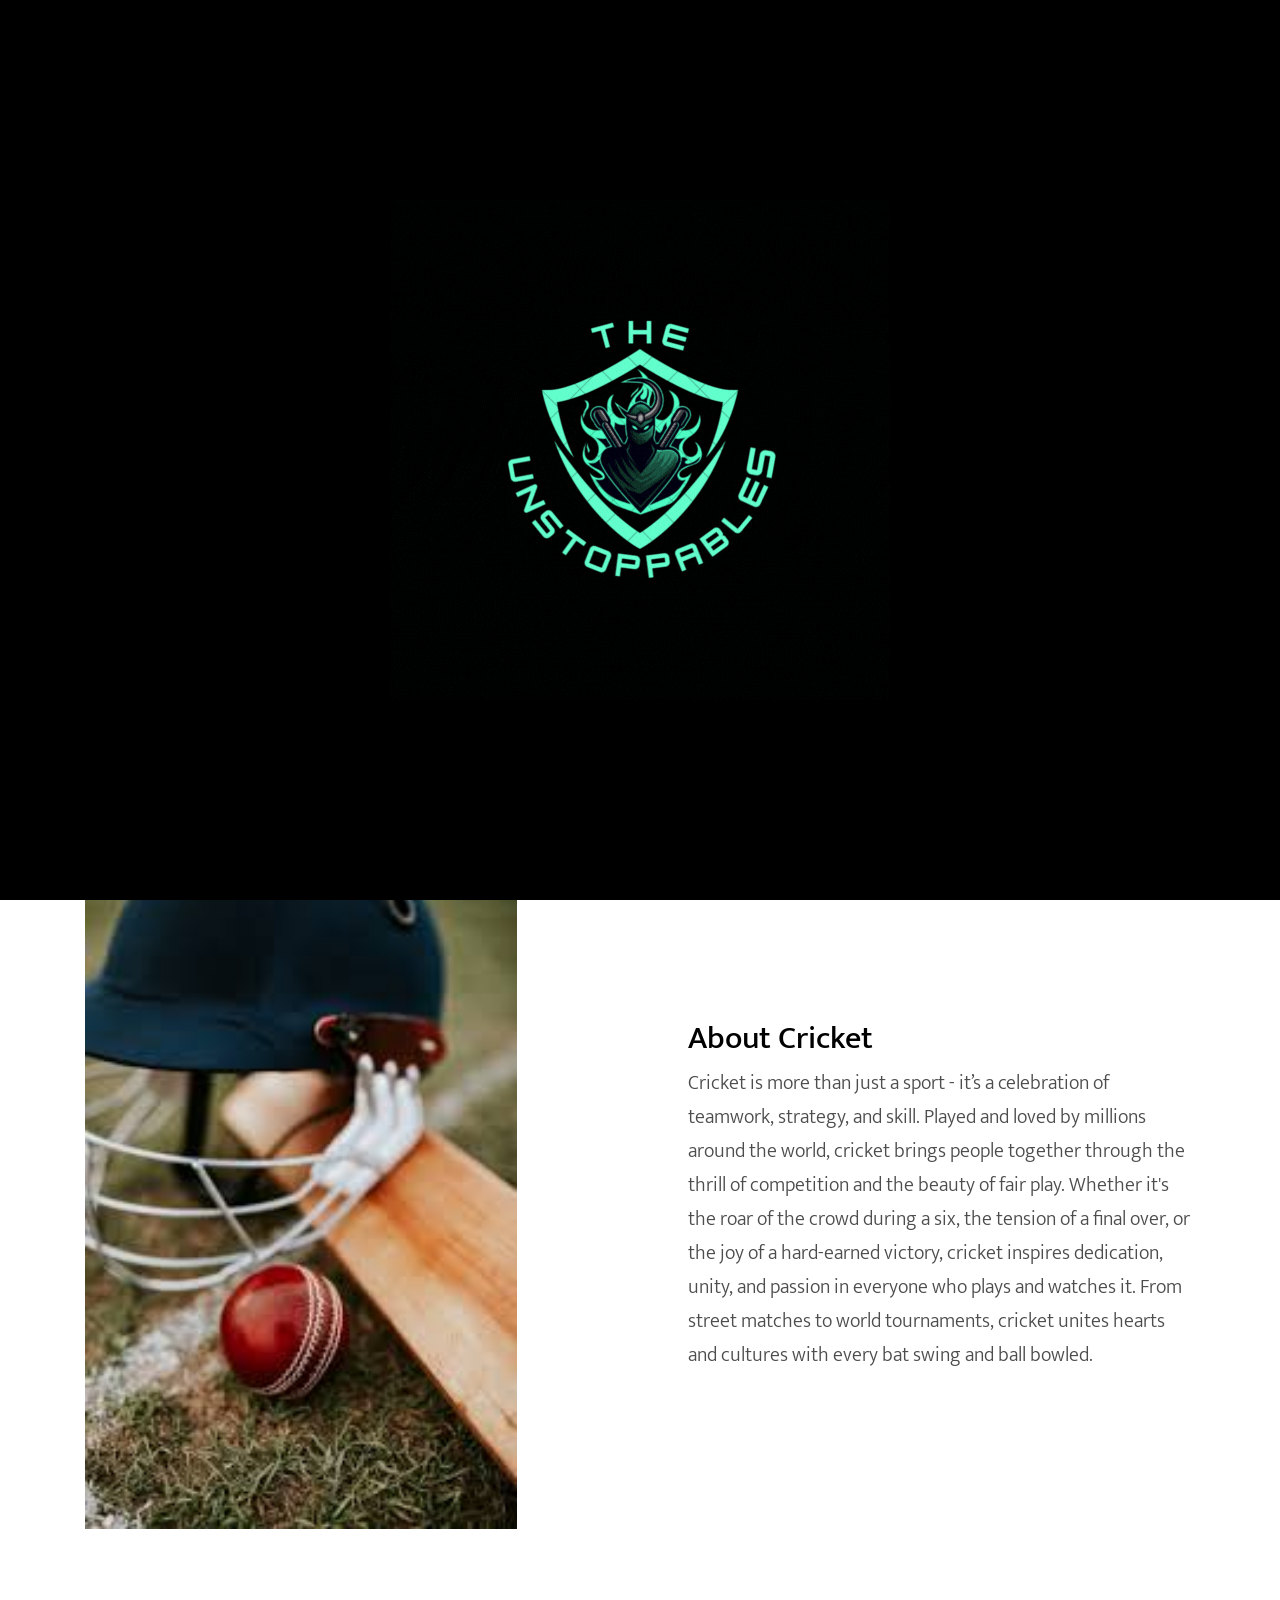
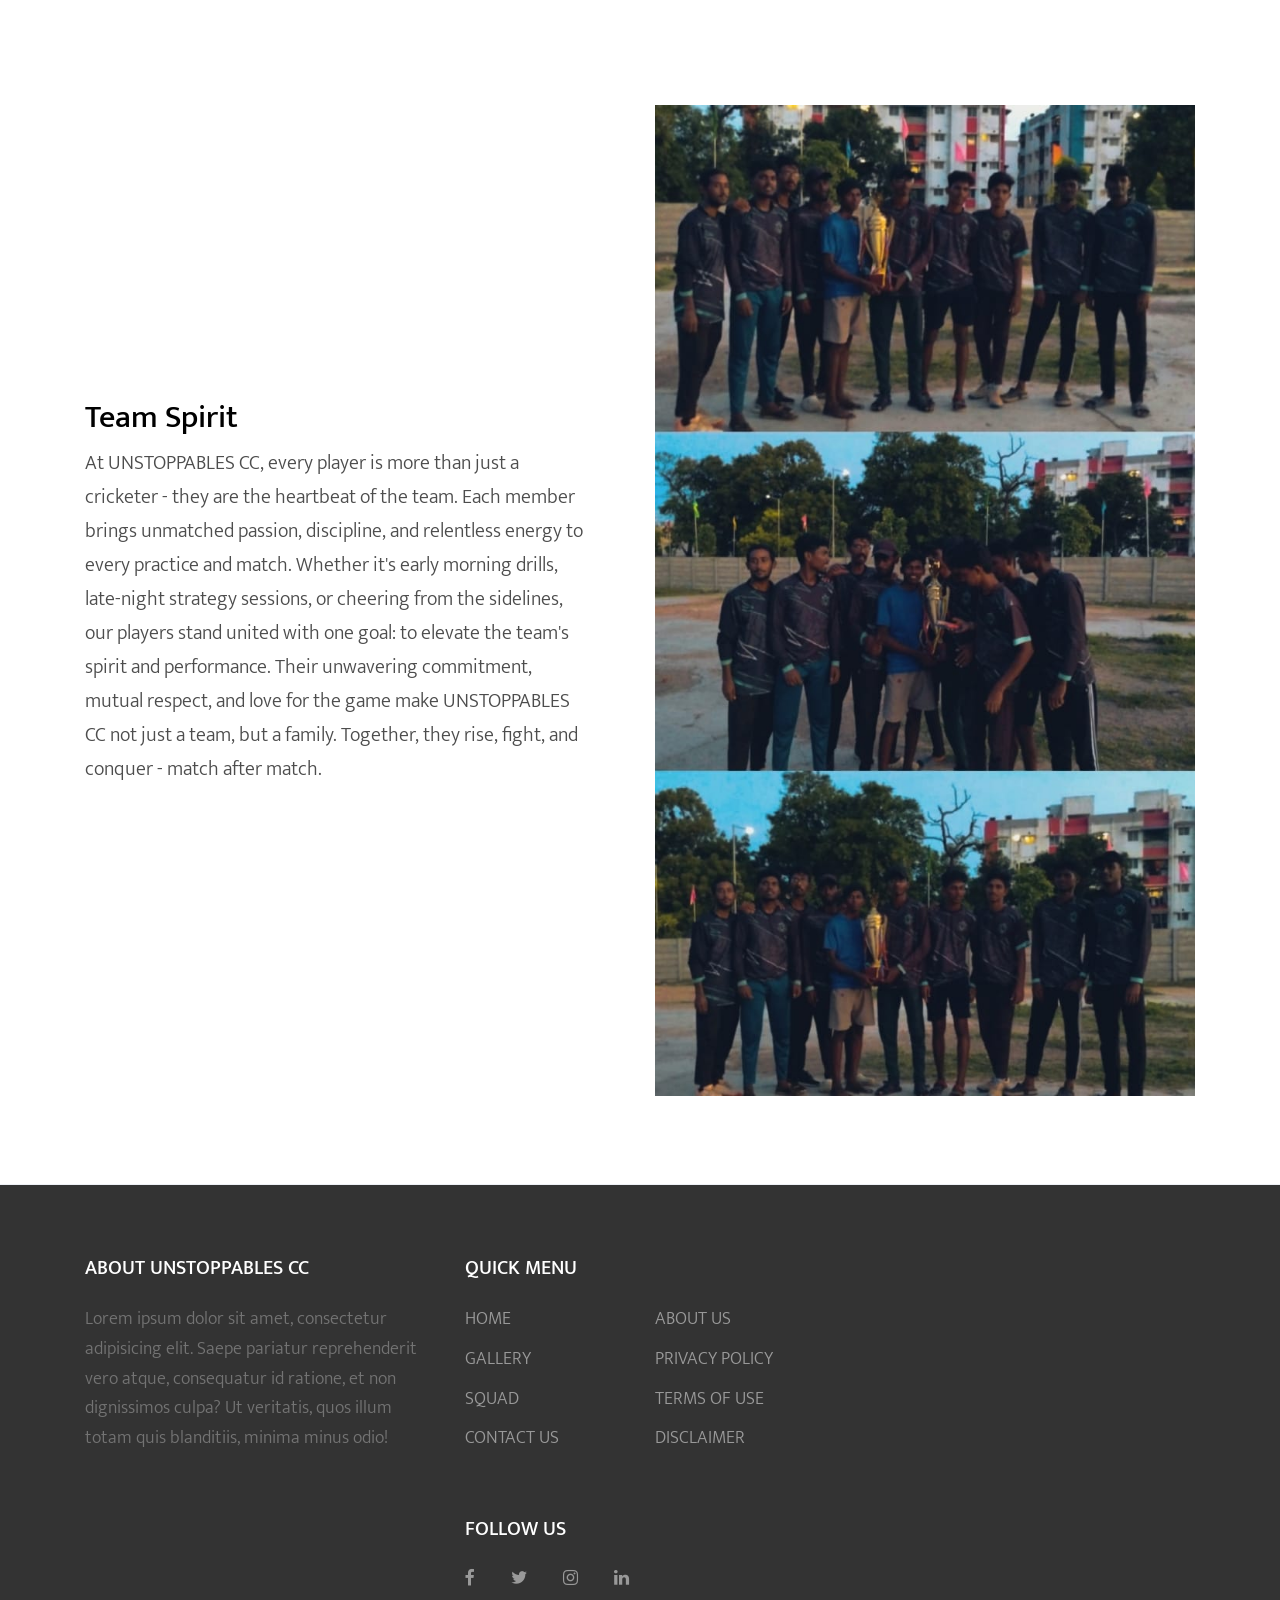
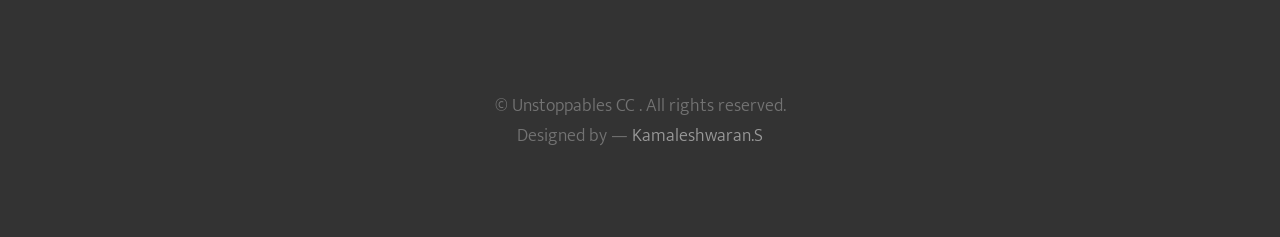
==== commit 728979c4: "Updating Some Changes" ====
--- a/frontend/about.html
+++ b/frontend/about.html
@@ -45,13 +45,13 @@
       <nav class="site-navigation position-relative text-right bg-black text-md-right" role="navigation">
         <div class="container position-relative">
           <div class="site-logo">
-            <a href="index.html"><img src="images/logo.png" alt=""></a>
+            <a href="../index.html"><img src="images/logo.png" alt=""></a>
           </div>
 
           <div class="d-inline-block d-md-none ml-md-0 mr-auto py-3"><a href="#" class="site-menu-toggle js-menu-toggle text-white"><span class="icon-menu h3"></span></a></div>
 
           <ul class="site-menu js-clone-nav d-none d-md-block">
-            <li><a href="index.html">HOME</a></li>
+            <li><a href="../index.html">HOME</a></li>
             <li><a href="squad.html">SQUAD</a></li>
             <li><a href="gallery.html">GALLERY</a></li>
             <li><a href="matches.html">MATCHES</a></li>
@@ -67,7 +67,6 @@
         <div class="row align-items-center justify-content-start">
           <div class="col-md-6 text-center text-md-left" data-aos="fade-up" data-aos-delay="400">
             <h1 class="bg-text-line">About Us</h1>
-            <p class="mt-4">Lorem ipsum dolor sit amet consectetur adipisicing elit. Ad maxime velit nostrum praesentium voluptatem. Mollitia perferendis dolore dolores.</p>
           </div>
         </div>
       </div>
@@ -77,10 +76,10 @@
       <div class="container">
         <div class="row align-items-center">
           <div class="col-md-6">
-            <img src="images/about_1.jpg" alt="Image" class="img-fluid">
+            <img src="images/cric.jpeg" alt="Image" class="img-fluid" style="max-width:100%; width: 80%; height: 80%; min-height:350px;">
           </div>
           <div class="col-md-6 pl-md-5">
-            <h2 class="text-black">About Sportz</h2>
+            <h2 class="text-black">About Cricket</h2>
             <p class="lead">Cricket is more than just a sport - it’s a celebration of teamwork, strategy, and skill.
                Played and loved by millions around the world, cricket brings people together through the thrill of competition and 
                the beauty of fair play. Whether it's the roar of the crowd during a six, the tension of a final over,
@@ -110,126 +109,43 @@
       </div>
     </div>
 
-    <div class="slide-one-item owl-carousel">
-      <div class="bg-image center overlay" style="background-image: url('images/hero_bg_1.jpg'); "></div>
-      <div class="bg-image center overlay" style="background-image: url('images/hero_bg_2.jpg'); "></div>
-      <div class="bg-image center overlay" style="background-image: url('images/hero_bg_3.jpg'); "></div>
-      <div class="bg-image center overlay" style="background-image: url('images/hero_bg_4.jpg'); "></div>
-    </div>
-
-    <div class="site-section feature-blocks-1 no-margin-top">
-      <div class="container">
-        <div class="row mb-5">
-          <div class="col-md-12 text-center">
-            <h2 class="text-black">Match Highlights</h2>
-          </div>
-        </div>
-        <div class="row">
-          <div class="col-md-6 col-lg-4" data-aos="fade" data-aos-delay="100">
-            <div class="p-3 p-md-5 feature-block-1 mb-5 mb-lg-0 bg" style="background-image: url('images/img_1.jpg');">
-              <div class="text">
-                <h2 class="h5 text-white">Russia's World Cup Championship</h2>
-                <p>Lorem ipsum dolor sit amet consectetur adipisicing elit. Eos repellat autem illum nostrum sit distinctio!</p>
-                <p class="mb-0"><a href="#" class="btn btn-primary btn-sm px-4 py-2 rounded-0">Read More</a></p>
-              </div>
-            </div>
-          </div>
-          <div class="col-md-6 col-lg-4" data-aos="fade" data-aos-delay="200">
-            <div class="p-3 p-md-5 feature-block-1 mb-5 mb-lg-0 bg" style="background-image: url('images/img_2.jpg');">
-              <div class="text">
-                <h2 class="h5 text-white">Russia's World Cup Championship</h2>
-                <p>Lorem ipsum dolor sit amet consectetur adipisicing elit. Eos repellat autem illum nostrum sit distinctio!</p>
-                <p class="mb-0"><a href="#" class="btn btn-primary btn-sm px-4 py-2 rounded-0">Read More</a></p>
-              </div>
-            </div>
-          </div>
-          <div class="col-md-6 col-lg-4" data-aos="fade" data-aos-delay="300">
-            <div class="p-3 p-md-5 feature-block-1 mb-5 mb-lg-0 bg" style="background-image: url('images/img_3.jpg');">
-              <div class="text">
-                <h2 class="h5 text-white">Russia's World Cup Championship</h2>
-                <p>Lorem ipsum dolor sit amet consectetur adipisicing elit. Eos repellat autem illum nostrum sit distinctio!</p>
-                <p class="mb-0"><a href="#" class="btn btn-primary btn-sm px-4 py-2 rounded-0">Read More</a></p>
-              </div>
-            </div>
-          </div>
-        </div>
-      </div>
-    </div>
-
+    <!-- Footer -->
     <footer class="site-footer border-top">
       <div class="container">
         <div class="row">
           <div class="col-lg-4">
             <div class="mb-5">
-              <h3 class="footer-heading mb-4">About Sportz</h3>
+              <h3 class="footer-heading mb-4">ABOUT UNSTOPPABLES CC</h3>
               <p>Lorem ipsum dolor sit amet, consectetur adipisicing elit. Saepe pariatur reprehenderit vero atque, consequatur id ratione, et non dignissimos culpa? Ut veritatis, quos illum totam quis blanditiis, minima minus odio!</p>
             </div>
-
-            <div class="mb-5">
-              <h3 class="footer-heading mb-4">Recent Blog</h3>
-              <div class="block-25">
-                <ul class="list-unstyled">
-                  <li class="mb-3">
-                    <a href="#" class="d-flex">
-                      <figure class="image mr-4">
-                        <img src="images/img_1.jpg" alt="" class="img-fluid">
-                      </figure>
-                      <div class="text">
-                        <h3 class="heading font-weight-light">Lorem ipsum dolor sit amet consectetur elit</h3>
-                      </div>
-                    </a>
-                  </li>
-                  <li class="mb-3">
-                    <a href="#" class="d-flex">
-                      <figure class="image mr-4">
-                        <img src="images/img_1.jpg" alt="" class="img-fluid">
-                      </figure>
-                      <div class="text">
-                        <h3 class="heading font-weight-light">Lorem ipsum dolor sit amet consectetur elit</h3>
-                      </div>
-                    </a>
-                  </li>
-                  <li class="mb-3">
-                    <a href="#" class="d-flex">
-                      <figure class="image mr-4">
-                        <img src="images/img_1.jpg" alt="" class="img-fluid">
-                      </figure>
-                      <div class="text">
-                        <h3 class="heading font-weight-light">Lorem ipsum dolor sit amet consectetur elit</h3>
-                      </div>
-                    </a>
-                  </li>
-                </ul>
-              </div>
-            </div>
-            
+   
           </div>
           <div class="col-lg-4 mb-5 mb-lg-0">
             <div class="row mb-5">
               <div class="col-md-12">
-                <h3 class="footer-heading mb-4">Quick Menu</h3>
+                <h3 class="footer-heading mb-4">QUICK MENU</h3>
               </div>
               <div class="col-md-6 col-lg-6">
                 <ul class="list-unstyled">
-                  <li><a href="#">Home</a></li>
-                  <li><a href="#">Matches</a></li>
-                  <li><a href="#">News</a></li>
-                  <li><a href="#">Team</a></li>
+                  <li><a href="../index.html">HOME</a></li>
+                  <li><a href="gallery.html">GALLERY</a></li>
+                  <li><a href="squad.html">SQUAD</a></li>
+                  <li><a href="contact.html">CONTACT US</a></li>
                 </ul>
               </div>
               <div class="col-md-6 col-lg-6">
                 <ul class="list-unstyled">
-                  <li><a href="#">About Us</a></li>
-                  <li><a href="#">Privacy Policy</a></li>
-                  <li><a href="#">Contact Us</a></li>
-                  <li><a href="#">Membership</a></li>
+                  <li><a href="about.html">ABOUT US</a></li>
+                  <li><a href="src/privacy-policy.html">PRIVACY POLICY</a></li>
+                  <li><a href="src/Terms-of-use.html">TERMS OF USE</a></li>
+                  <li><a href="src/disclaimer.html">DISCLAIMER</a></li>
                 </ul>
               </div>
             </div>
 
             <div class="row">
               <div class="col-md-12">
-                <h3 class="footer-heading mb-4">Follow Us</h3>
+                <h3 class="footer-heading mb-4">FOLLOW US</h3>
 
                 <div>
                   <a href="#" class="pl-0 pr-3"><span class="icon-facebook"></span></a>
@@ -241,52 +157,20 @@
             </div>
 
           </div>
-
-          <div class="col-lg-4 mb-5 mb-lg-0">
-            <div class="mb-5">
-              <h3 class="footer-heading mb-4">Watch Video</h3>
-
-              <div class="block-16">
-                <figure>
-                  <img src="images/img_1.jpg" alt="Image placeholder" class="img-fluid rounded">
-                  <a href="https://vimeo.com/channels/staffpicks/93951774" class="play-button popup-vimeo"><span class="icon-play"></span></a>
-                </figure>
-              </div>
-
-            </div>
-
-            <div class="mb-5">
-              <h3 class="footer-heading mb-2">Subscribe Newsletter</h3>
-              <p>Lorem ipsum dolor sit amet consectetur adipisicing elit minima minus odio.</p>
-
-              <form action="#" method="post">
-                <div class="input-group mb-3">
-                  <input type="text" class="form-control border-secondary text-white bg-transparent" placeholder="Enter Email" aria-label="Enter Email" aria-describedby="button-addon2">
-                  <div class="input-group-append">
-                    <button class="btn btn-primary" type="button" id="button-addon2">Send</button>
-                  </div>
-                </div>
-              </form>
-
-            </div>
-
-          </div>
           
         </div>
         <div class="row pt-5 mt-5 text-center">
           <div class="col-md-12">
             <p>
-            <!-- Link back to Colorlib can't be removed. Template is licensed under CC BY 3.0. -->
-            Copyright &copy;<script data-cfasync="false" src="/cdn-cgi/scripts/5c5dd728/cloudflare-static/email-decode.min.js"></script><script>document.write(new Date().getFullYear());</script> All rights reserved | This template is made with <i class="icon-heart-o" aria-hidden="true"></i> by <a href="https://colorlib.com" target="_blank" >Colorlib</a>
-            <!-- Link back to Colorlib can't be removed. Template is licensed under CC BY 3.0. -->
+              &copy; Unstoppables CC . All rights reserved.<br>
+              Designed by &mdash; 
+              <a href="https://kamaleshwaran11.github.io" target="_blank">Kamaleshwaran.S</a>
             </p>
           </div>
-          
         </div>
       </div>
     </footer>
   </div>
-
   <script src="js/jquery-3.3.1.min.js"></script>
   <script src="js/jquery-migrate-3.0.1.min.js"></script>
   <script src="js/jquery-ui.js"></script>
@@ -297,7 +181,6 @@
   <script src="js/jquery.countdown.min.js"></script>
   <script src="js/jquery.magnific-popup.min.js"></script>
   <script src="js/aos.js"></script>
-
   <script src="js/main.js"></script>
     
   </body>
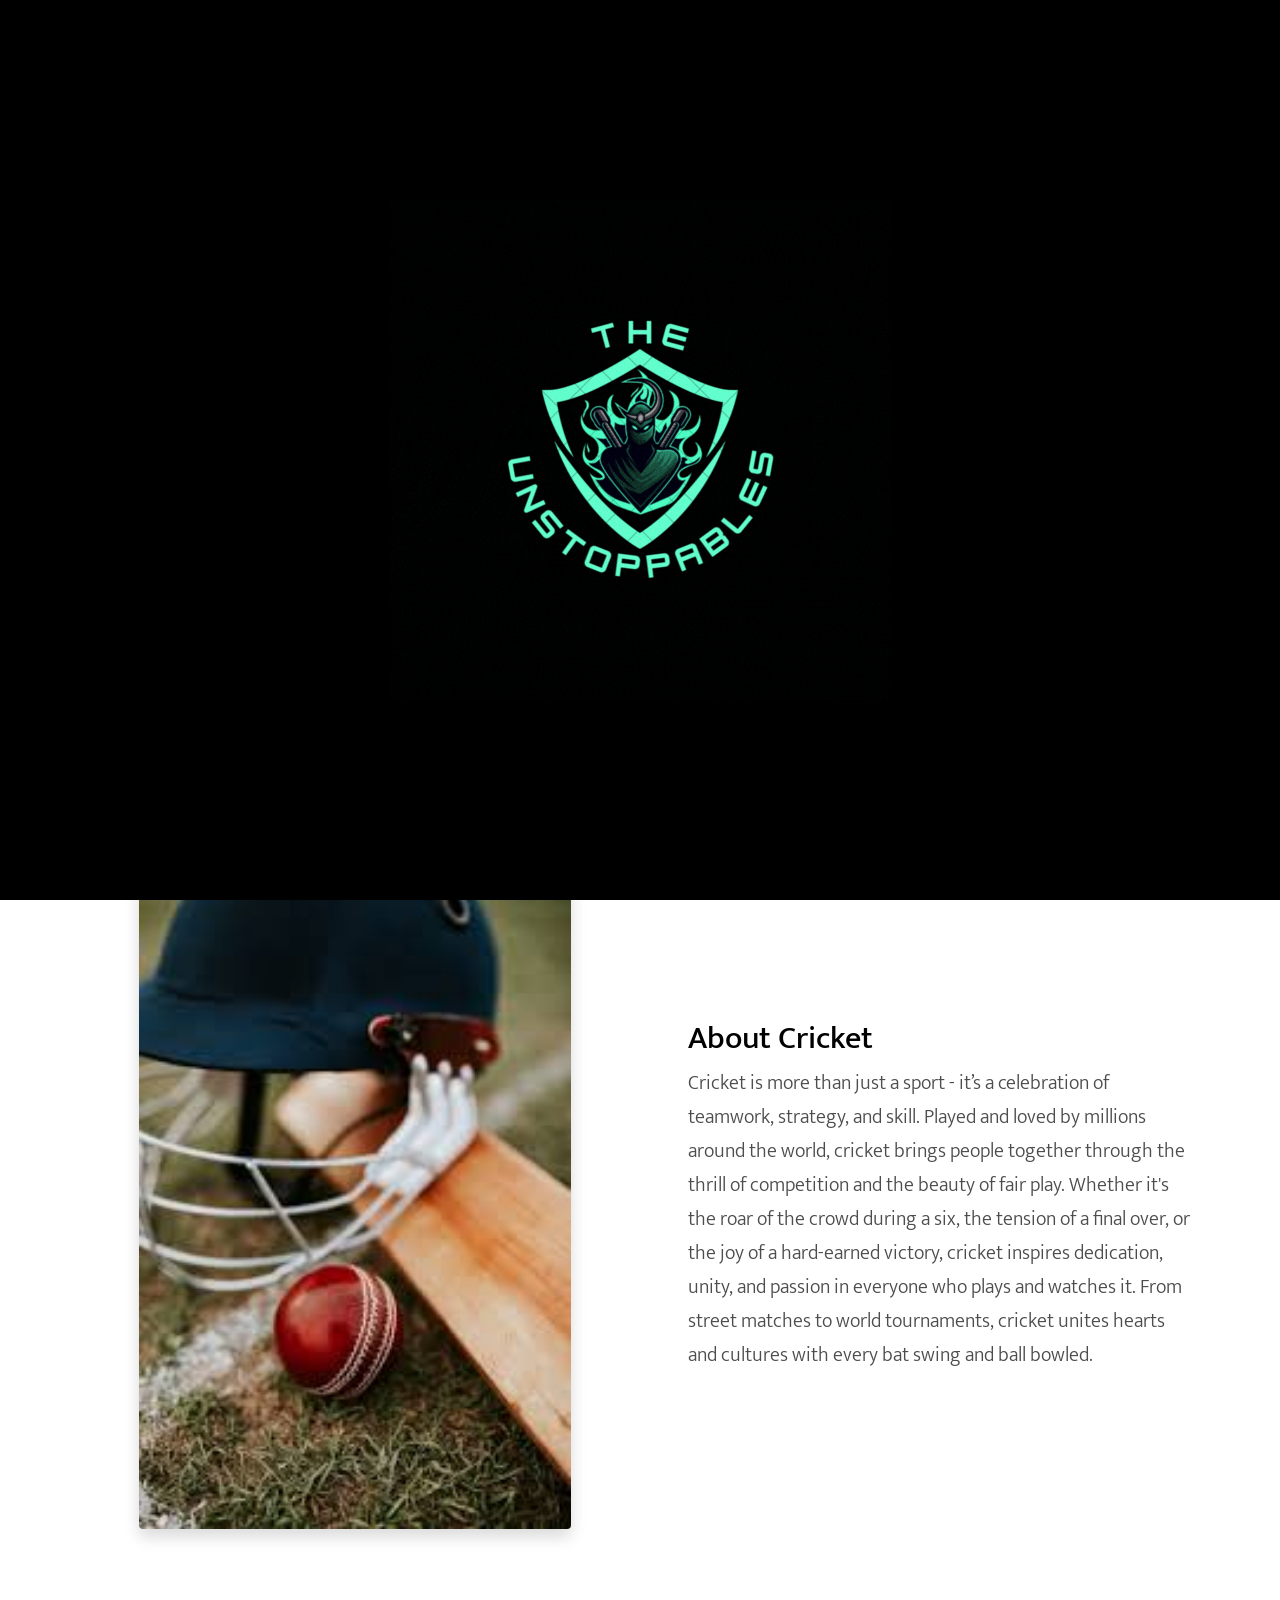
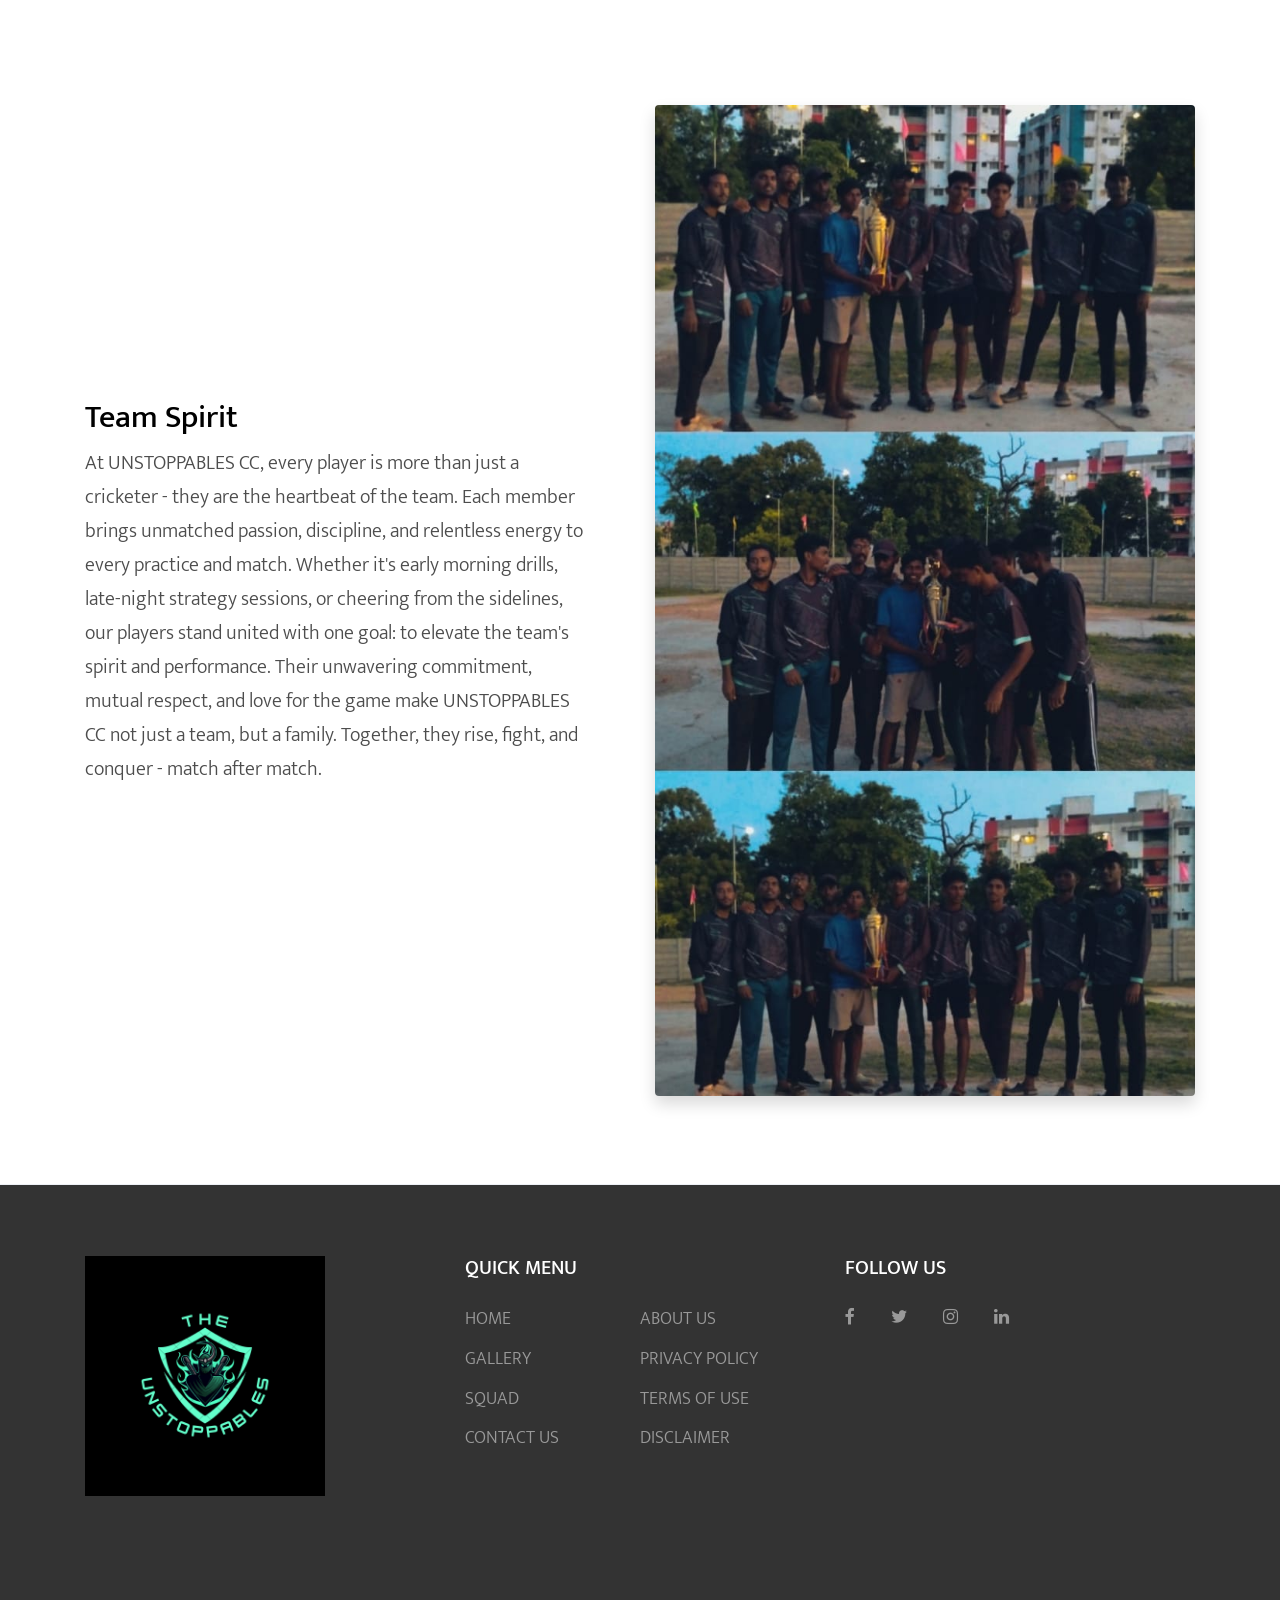
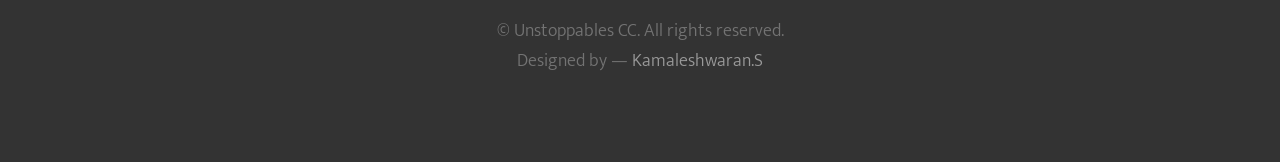
==== commit 9947a201: "Updated" ====
--- a/frontend/about.html
+++ b/frontend/about.html
@@ -62,7 +62,7 @@
       </nav>
     </header>
   
-    <div class="site-blocks-cover overlay" style="background-image: url(images/hero_bg_3.jpg);" data-aos="fade" data-stellar-background-ratio="0.5">
+    <div class="site-blocks-cover overlay" style="background-image: url(images/CricketTour2.jpg);" data-aos="fade" data-stellar-background-ratio="0.5">
       <div class="container">
         <div class="row align-items-center justify-content-start">
           <div class="col-md-6 text-center text-md-left" data-aos="fade-up" data-aos-delay="400">
@@ -75,17 +75,18 @@
     <div class="site-section" data-aos="fade-up">
       <div class="container">
         <div class="row align-items-center">
-          <div class="col-md-6">
-            <img src="images/cric.jpeg" alt="Image" class="img-fluid" style="max-width:100%; width: 80%; height: 80%; min-height:350px;">
+          <div class="col-12 col-md-6 mb-4 mb-md-0 d-flex justify-content-center">
+            <img src="images/cric.jpeg" alt="Image" class="img-fluid rounded shadow" style="width:80%; height:80%; object-fit:cover;">
           </div>
-          <div class="col-md-6 pl-md-5">
+          <div class="col-12 col-md-6 pl-md-5">
             <h2 class="text-black">About Cricket</h2>
             <p class="lead">Cricket is more than just a sport - it’s a celebration of teamwork, strategy, and skill.
                Played and loved by millions around the world, cricket brings people together through the thrill of competition and 
                the beauty of fair play. Whether it's the roar of the crowd during a six, the tension of a final over,
                 or the joy of a hard-earned victory, cricket inspires dedication, unity, and passion in everyone who plays and
                  watches it. From street matches to world tournaments, cricket unites hearts and cultures with every bat swing and ball bowled.
-            </p></div>
+            </p>
+          </div>
         </div>
       </div>
     </div>
@@ -93,10 +94,7 @@
     <div class="site-section" data-aos="fade-up">
       <div class="container">
         <div class="row align-items-center">
-          <div class="col-md-6 order-2">
-            <img src="images/team_bg.jpg" alt="Image" class="img-fluid">
-          </div>
-          <div class="col-md-6 pr-md-5">
+          <div class="col-12 col-md-6 order-2 order-md-1 pr-md-5">
             <h2 class="text-black"> Team Spirit</h2>
             <p class="lead">At UNSTOPPABLES CC, every player is more than just a cricketer - they are the heartbeat of the team.
                Each member brings unmatched passion, discipline, and relentless energy to every practice and match. 
@@ -105,71 +103,68 @@
                 mutual respect, and love for the game make UNSTOPPABLES CC not just a team, but a family. 
                 Together, they rise, fight, and conquer - match after match.</p>
           </div>
+          <div class="col-12 col-md-6 order-1 order-md-2 mb-4 mb-md-0 d-flex justify-content-center">
+            <img src="images/team_bg.jpg" alt="Image" class="img-fluid rounded shadow" style="max-width:100%; min-height:200px; object-fit:cover;">
+          </div>
         </div>
       </div>
     </div>
 
     <!-- Footer -->
-    <footer class="site-footer border-top">
-      <div class="container">
-        <div class="row">
-          <div class="col-lg-4">
-            <div class="mb-5">
-              <h3 class="footer-heading mb-4">ABOUT UNSTOPPABLES CC</h3>
-              <p>Lorem ipsum dolor sit amet, consectetur adipisicing elit. Saepe pariatur reprehenderit vero atque, consequatur id ratione, et non dignissimos culpa? Ut veritatis, quos illum totam quis blanditiis, minima minus odio!</p>
-            </div>
-   
+<footer class="site-footer border-top">
+  <div class="container">
+    <div class="row text-center text-lg-left">
+      <div class="col-lg-4 mb-5 mb-lg-0 d-flex flex-column align-items-center align-items-lg-start">
+        <div class="mb-4">
+          <img src="images/logofull.png" alt="Unstoppables CC Logo" style="max-width: 240px; width: 100%; height: auto;">
+        </div>
+        
+      </div>
+      <div class="col-lg-4 mb-5 mb-lg-0 d-flex flex-column align-items-center align-items-lg-start">
+        <div class="row w-100 mb-4">
+          <div class="col-12">
+            <h3 class="footer-heading mb-4">QUICK MENU</h3>
           </div>
-          <div class="col-lg-4 mb-5 mb-lg-0">
-            <div class="row mb-5">
-              <div class="col-md-12">
-                <h3 class="footer-heading mb-4">QUICK MENU</h3>
-              </div>
-              <div class="col-md-6 col-lg-6">
-                <ul class="list-unstyled">
-                  <li><a href="../index.html">HOME</a></li>
-                  <li><a href="gallery.html">GALLERY</a></li>
-                  <li><a href="squad.html">SQUAD</a></li>
-                  <li><a href="contact.html">CONTACT US</a></li>
-                </ul>
-              </div>
-              <div class="col-md-6 col-lg-6">
-                <ul class="list-unstyled">
-                  <li><a href="about.html">ABOUT US</a></li>
-                  <li><a href="src/privacy-policy.html">PRIVACY POLICY</a></li>
-                  <li><a href="src/Terms-of-use.html">TERMS OF USE</a></li>
-                  <li><a href="src/disclaimer.html">DISCLAIMER</a></li>
-                </ul>
-              </div>
-            </div>
-
-            <div class="row">
-              <div class="col-md-12">
-                <h3 class="footer-heading mb-4">FOLLOW US</h3>
-
-                <div>
-                  <a href="#" class="pl-0 pr-3"><span class="icon-facebook"></span></a>
-                  <a href="#" class="pl-3 pr-3"><span class="icon-twitter"></span></a>
-                  <a href="#" class="pl-3 pr-3"><span class="icon-instagram"></span></a>
-                  <a href="#" class="pl-3 pr-3"><span class="icon-linkedin"></span></a>
-                </div>
-              </div>
-            </div>
-
+          <div class="col-6">
+            <ul class="list-unstyled">
+              <li><a href="../index.html">HOME</a></li>
+              <li><a href="gallery.html">GALLERY</a></li>
+              <li><a href="squad.html">SQUAD</a></li>
+              <li><a href="contact.html">CONTACT US</a></li>
+            </ul>
           </div>
-          
-        </div>
-        <div class="row pt-5 mt-5 text-center">
-          <div class="col-md-12">
-            <p>
-              &copy; Unstoppables CC . All rights reserved.<br>
-              Designed by &mdash; 
-              <a href="https://kamaleshwaran11.github.io" target="_blank">Kamaleshwaran.S</a>
-            </p>
+          <div class="col-6">
+            <ul class="list-unstyled">
+              <li><a href="about.html">ABOUT US</a></li>
+              <li><a href="src/privacy-policy.html">PRIVACY POLICY</a></li>
+              <li><a href="src/Terms-of-use.html">TERMS OF USE</a></li>
+              <li><a href="src/disclaimer.html">DISCLAIMER</a></li>
+            </ul>
           </div>
         </div>
       </div>
-    </footer>
+      <div class="col-lg-4 d-flex flex-column align-items-center align-items-lg-start">
+        <h3 class="footer-heading mb-4">FOLLOW US</h3>
+        <div>
+          <a href="#" class="pl-0 pr-3"><span class="icon-facebook"></span></a>
+          <a href="#" class="pl-3 pr-3"><span class="icon-twitter"></span></a>
+          <a href="#" class="pl-3 pr-3"><span class="icon-instagram"></span></a>
+          <a href="#" class="pl-3 pr-3"><span class="icon-linkedin"></span></a>
+        </div>
+      </div>
+    </div>
+    <div class="row pt-5 mt-5 text-center">
+      <div class="col-md-12">
+        <p>
+          &copy; Unstoppables CC. All rights reserved.<br>
+          Designed by &mdash;
+          <a href="https://kamaleshwaran11.github.io" target="_blank">Kamaleshwaran.S</a>
+        </p>
+      </div>
+    </div>
+  </div>
+</footer>
+
   </div>
   <script src="js/jquery-3.3.1.min.js"></script>
   <script src="js/jquery-migrate-3.0.1.min.js"></script>
--- a/frontend/css/style.css
+++ b/frontend/css/style.css
@@ -19,6 +19,7 @@
 }
 
 /* Base */
+
 body {
   line-height: 1.7;
   color: #4d4d4d;
